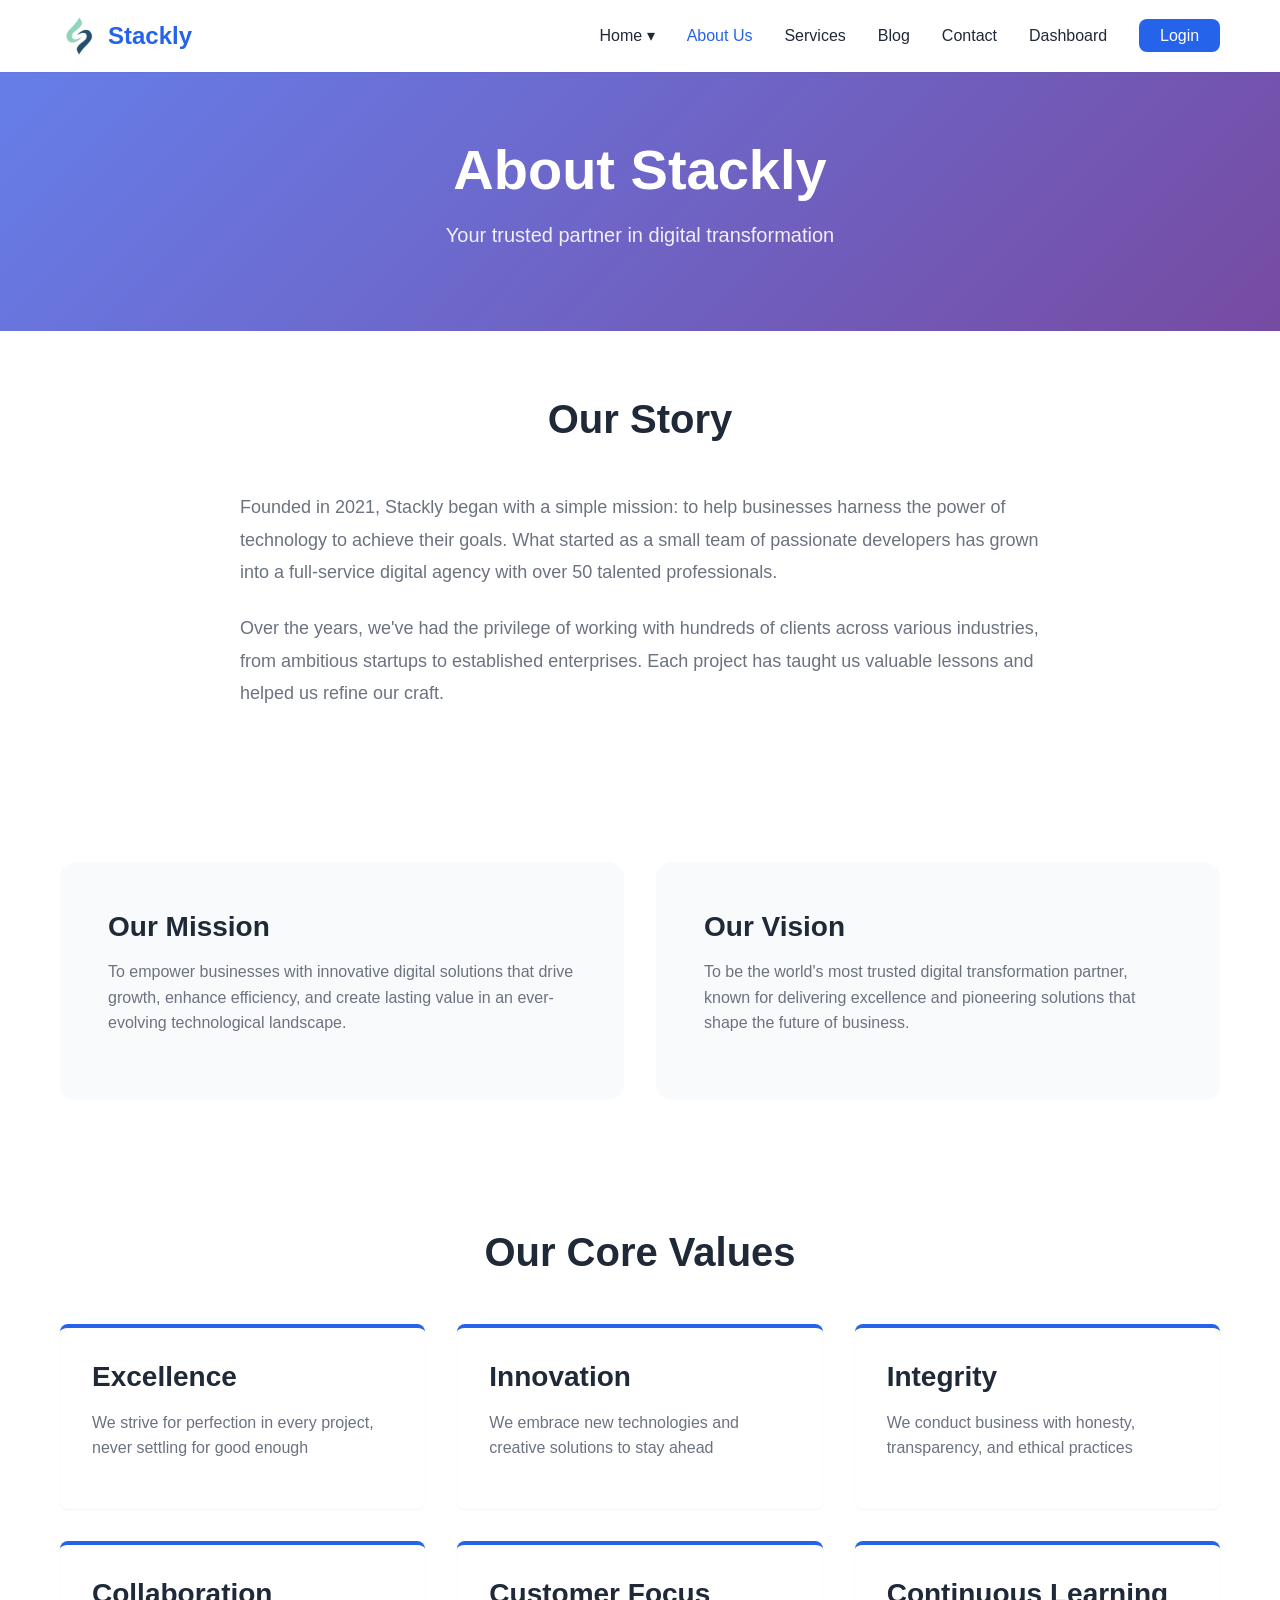
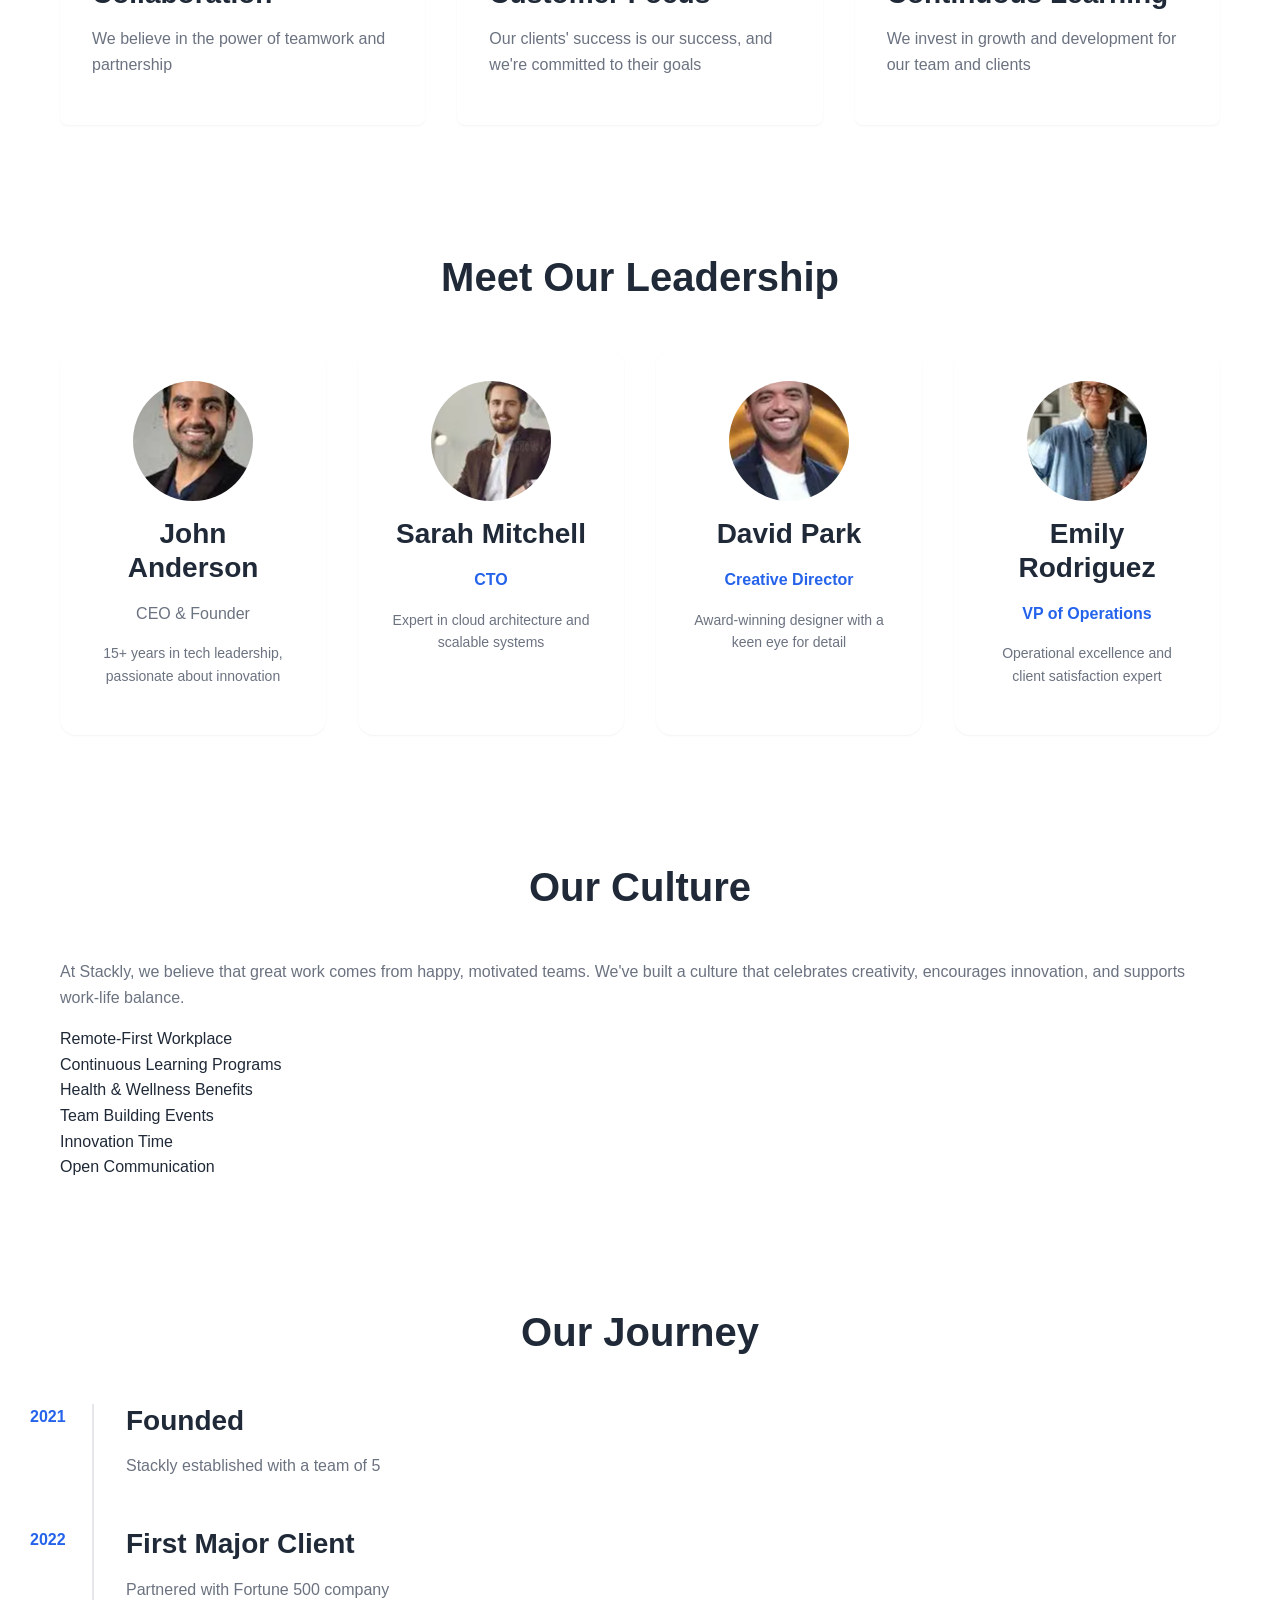
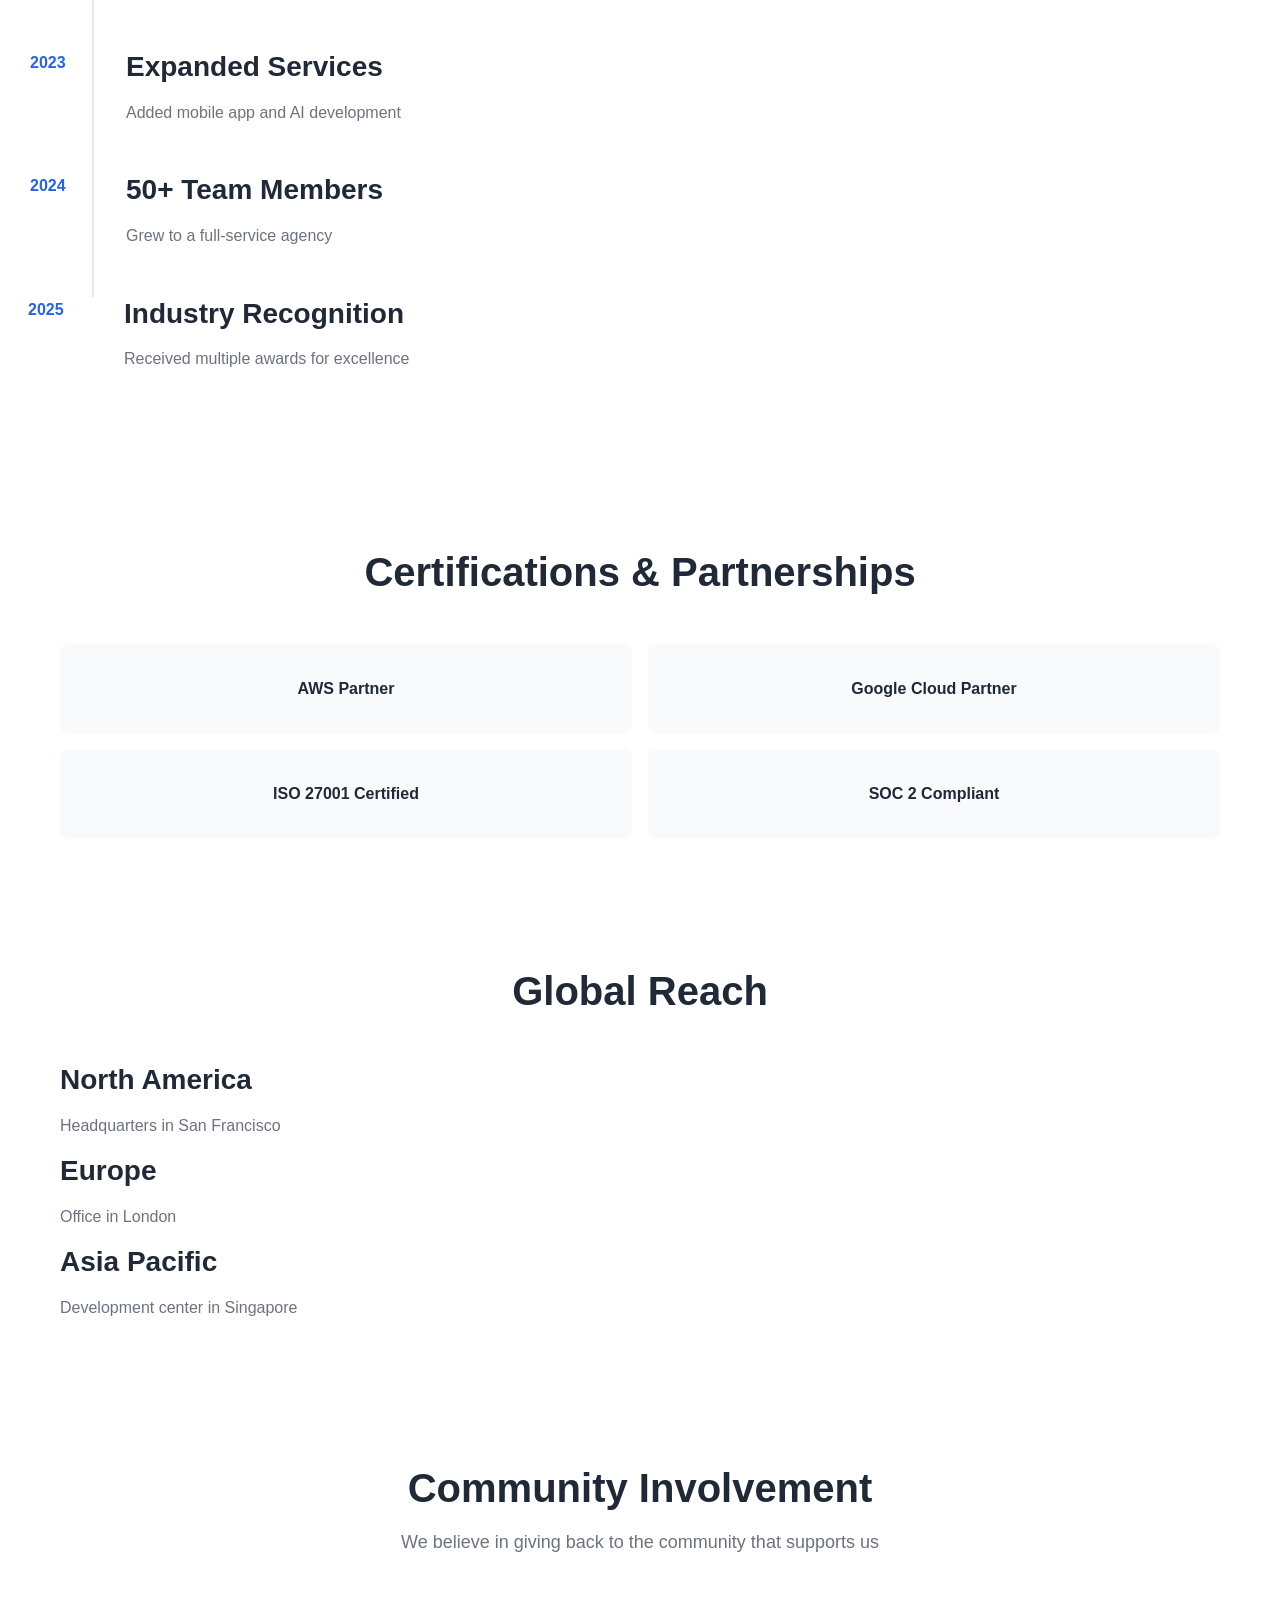
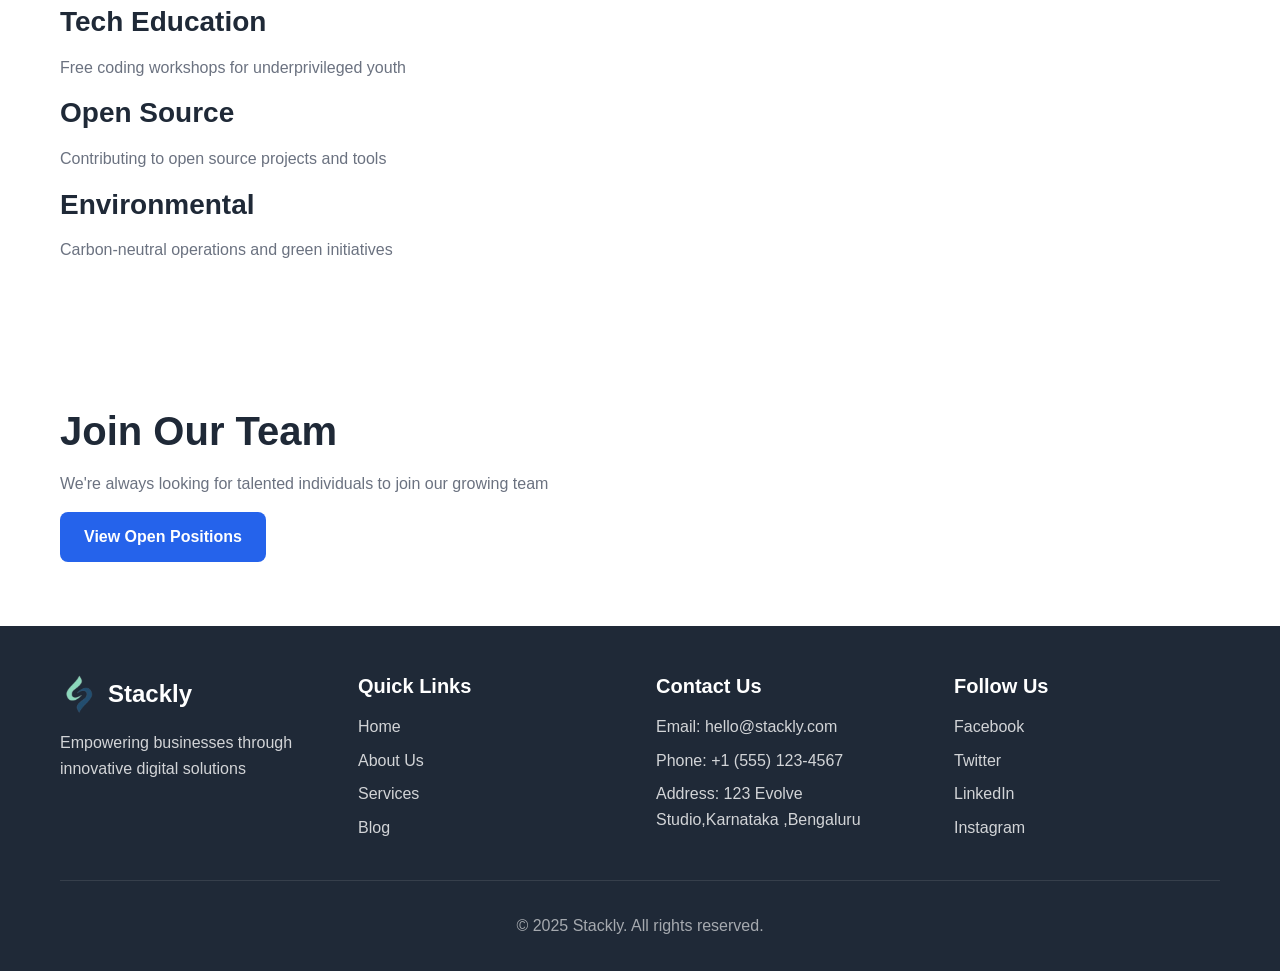
==== about.html @ 06479057 "changed file path" ====
<!DOCTYPE html>
<html lang="en">
<head>
    <meta charset="UTF-8">
    <meta name="viewport" content="width=device-width, initial-scale=1.0">
    <title>About Us - Stackly</title>
    <link rel="stylesheet" href="./styles.css">
</head>
<body>
    <!-- Navigation -->
   <nav class="navbar">
    <div class="nav-container">

        <!-- Logo -->
        <a href="./index.html" class="logo">
            <img src="assets/logoimg.webp" alt="Stackly Logo" class="logo-icon" style="width: 40px; height: 40px; object-fit: contain;">
            <span class="logo-text">Stackly</span>
        </a>

        <!-- Mobile Toggle -->
        <button class="mobile-toggle" onclick="toggleMobileMenu()">
            <span></span>
            <span></span>
            <span></span>
        </button>

        <!-- Navigation Menu -->
        <ul class="nav-menu">

            <li class="dropdown">
                <a class="dropdown-toggle">Home ▾</a>
                <ul class="dropdown-menu">
                   
                    <li><a href="./home2.html">Home 2</a></li>
                    
                </ul>
            </li>

            <li><a href="./about.html">About Us</a></li>
            <li><a href="./services.html">Services</a></li>
            <li><a href="./blog.html">Blog</a></li>
            <li><a href="./contact.html">Contact</a></li>
            <li><a href="./dashboard.html">Dashboard</a></li>

            <li><a href="./login.html" class="nav-btn">Login</a></li>
        </ul>

    </div>
</nav>

    <!-- Page Header -->
    <section class="page-header">
        <div class="container">
            <h1>About Stackly</h1>
            <p>Your trusted partner in digital transformation</p>
        </div>
    </section>

    <!-- Company Story -->
    <section class="company-story">
        <div class="container">
            <h2 class="section-title">Our Story</h2>
            <div class="story-content">
                <p>Founded in 2021, Stackly began with a simple mission: to help businesses harness the power of technology to achieve their goals. What started as a small team of passionate developers has grown into a full-service digital agency with over 50 talented professionals.</p>
                <p>Over the years, we've had the privilege of working with hundreds of clients across various industries, from ambitious startups to established enterprises. Each project has taught us valuable lessons and helped us refine our craft.</p>
            </div>
        </div>
    </section>

    <!-- Mission & Vision -->
    <section class="mission-vision">
        <div class="container">
            <div class="mv-grid">
                <div class="mv-card">
                    <h3>Our Mission</h3>
                    <p>To empower businesses with innovative digital solutions that drive growth, enhance efficiency, and create lasting value in an ever-evolving technological landscape.</p>
                </div>
                <div class="mv-card">
                    <h3>Our Vision</h3>
                    <p>To be the world's most trusted digital transformation partner, known for delivering excellence and pioneering solutions that shape the future of business.</p>
                </div>
            </div>
        </div>
    </section>

    <!-- Core Values -->
    <section class="core-values">
        <div class="container">
            <h2 class="section-title">Our Core Values</h2>
            <div class="values-grid">
                <div class="value-item">
                    <h3>Excellence</h3>
                    <p>We strive for perfection in every project, never settling for good enough</p>
                </div>
                <div class="value-item">
                    <h3>Innovation</h3>
                    <p>We embrace new technologies and creative solutions to stay ahead</p>
                </div>
                <div class="value-item">
                    <h3>Integrity</h3>
                    <p>We conduct business with honesty, transparency, and ethical practices</p>
                </div>
                <div class="value-item">
                    <h3>Collaboration</h3>
                    <p>We believe in the power of teamwork and partnership</p>
                </div>
                <div class="value-item">
                    <h3>Customer Focus</h3>
                    <p>Our clients' success is our success, and we're committed to their goals</p>
                </div>
                <div class="value-item">
                    <h3>Continuous Learning</h3>
                    <p>We invest in growth and development for our team and clients</p>
                </div>
            </div>
        </div>
    </section>

    <!-- Team Section -->
    <section class="team-section">
        <div class="container">
            <h2 class="section-title">Meet Our Leadership</h2>
            <div class="team-grid">
                <div class="team-member">
                    <div class="member-photo1"></div>
                    <h3>John Anderson</h3>
                    <p class="member-role1">CEO & Founder</p>
                    <p class="member-bio">15+ years in tech leadership, passionate about innovation</p>
                </div>
                <div class="team-member">
                    <div class="member-photo2"></div>
                    <h3>Sarah Mitchell</h3>
                    <p class="member-role">CTO</p>
                    <p class="member-bio">Expert in cloud architecture and scalable systems</p>
                </div>
                <div class="team-member">
                    <div class="member-photo3"></div>
                    <h3>David Park</h3>
                    <p class="member-role">Creative Director</p>
                    <p class="member-bio">Award-winning designer with a keen eye for detail</p>
                </div>
                <div class="team-member">
                    <div class="member-photo4"></div>
                    <h3>Emily Rodriguez</h3>
                    <p class="member-role">VP of Operations</p>
                    <p class="member-bio">Operational excellence and client satisfaction expert</p>
                </div>
            </div>
        </div>
    </section>

    <!-- Company Culture -->
    <section class="company-culture">
        <div class="container">
            <h2 class="section-title">Our Culture</h2>
            <div class="culture-content">
                <p>At Stackly, we believe that great work comes from happy, motivated teams. We've built a culture that celebrates creativity, encourages innovation, and supports work-life balance.</p>
                <div class="culture-highlights">
                    <div class="culture-item">Remote-First Workplace</div>
                    <div class="culture-item">Continuous Learning Programs</div>
                    <div class="culture-item">Health & Wellness Benefits</div>
                    <div class="culture-item">Team Building Events</div>
                    <div class="culture-item">Innovation Time</div>
                    <div class="culture-item">Open Communication</div>
                </div>
            </div>
        </div>
    </section>

    <!-- Achievements Timeline -->
    <section class="achievements">
        <div class="container">
            <h2 class="section-title">Our Journey</h2>
            <div class="timeline">
                <div class="timeline-item">
                    <div class="timeline-year">2021</div>
                    <h3>Founded</h3>
                    <p>Stackly established with a team of 5</p>
                </div>
                <div class="timeline-item">
                    <div class="timeline-year">2022</div>
                    <h3>First Major Client</h3>
                    <p>Partnered with Fortune 500 company</p>
                </div>
                <div class="timeline-item">
                    <div class="timeline-year">2023</div>
                    <h3>Expanded Services</h3>
                    <p>Added mobile app and AI development</p>
                </div>
                <div class="timeline-item">
                    <div class="timeline-year">2024</div>
                    <h3>50+ Team Members</h3>
                    <p>Grew to a full-service agency</p>
                </div>
                <div class="timeline-item">
                    <div class="timeline-year">2025</div>
                    <h3>Industry Recognition</h3>
                    <p>Received multiple awards for excellence</p>
                </div>
            </div>
        </div>
    </section>

    <!-- Certifications -->
    <section class="certifications">
        <div class="container">
            <h2 class="section-title">Certifications & Partnerships</h2>
            <div class="cert-grid">
                <div class="cert-item">AWS Partner</div>
                <div class="cert-item">Google Cloud Partner</div>
                <div class="cert-item">ISO 27001 Certified</div>
                <div class="cert-item">SOC 2 Compliant</div>
            </div>
        </div>
    </section>

    <!-- Global Presence -->
    <section class="global-presence">
        <div class="container">
            <h2 class="section-title">Global Reach</h2>
            <div class="presence-grid">
                <div class="presence-item">
                    <h3>North America</h3>
                    <p>Headquarters in San Francisco</p>
                </div>
                <div class="presence-item">
                    <h3>Europe</h3>
                    <p>Office in London</p>
                </div>
                <div class="presence-item">
                    <h3>Asia Pacific</h3>
                    <p>Development center in Singapore</p>
                </div>
            </div>
        </div>
    </section>

    <!-- Community Involvement -->
    <section class="community">
        <div class="container">
            <h2 class="section-title">Community Involvement</h2>
            <p class="section-subtitle">We believe in giving back to the community that supports us</p>
            <div class="community-initiatives">
                <div class="initiative-card">
                    <h3>Tech Education</h3>
                    <p>Free coding workshops for underprivileged youth</p>
                </div>
                <div class="initiative-card">
                    <h3>Open Source</h3>
                    <p>Contributing to open source projects and tools</p>
                </div>
                <div class="initiative-card">
                    <h3>Environmental</h3>
                    <p>Carbon-neutral operations and green initiatives</p>
                </div>
            </div>
        </div>
    </section>

    <!-- Career CTA -->
    <section class="career-cta">
        <div class="container">
            <h2>Join Our Team</h2>
            <p>We're always looking for talented individuals to join our growing team</p>
            <a href="./contact.html" class="btn btn-primary">View Open Positions</a>
        </div>
    </section>

    <!-- Footer -->
    <footer class="footer">
        <div class="container">
            <div class="footer-grid">
                <div class="footer-col">
                    <div class="footer-logo">
                        <img src="assets/logoimg.webp" alt="Stackly Logo" class="logo-icon" style="width: 40px; height: 40px; object-fit: contain;">
                        <span class="logo-text">Stackly</span>
                    </div>
                    <p class="footer-desc">Empowering businesses through innovative digital solutions</p>
                </div>
                <div class="footer-col">
                    <h4>Quick Links</h4>
                    <ul>
                        
                <li class="dropdown">
                    <a href="./index.html" class="dropdown-toggle">Home</a>
                    <ul class="dropdown-menu">
                        <li><a href="./home2.html">Home 2</a></li>
                    </ul>
                </li>

                        <li><a href="./about.html">About Us</a></li>
                        <li><a href="./services.html">Services</a></li>
                        <li><a href="./blog.html">Blog</a></li>
                    </ul>
                </div>
                <div class="footer-col">
                    <h4>Contact Us</h4>
                    <p>Email: hello@stackly.com</p>
                    <p>Phone: +1 (555) 123-4567</p>
                    <p>Address: 123 Evolve Studio,Karnataka ,Bengaluru</p>
                </div>
                <div class="footer-col">
                    <h4>Follow Us</h4>
                    <div class="social-links">
                        <a href="./404.html">Facebook</a>
                        <a href="./404.html">Twitter</a>
                        <a href="./404.html">LinkedIn</a>
                        <a href="./404.html">Instagram</a>
                    </div>
                </div>
            </div>
            <div class="footer-bottom">
                <p>&copy; 2025 Stackly. All rights reserved.</p>
            </div>
        </div>
    </footer>

    <script src="./script.js"></script>
</body>
</html>
---- styles.css ----
* {
    margin: 0;
    padding: 0;
    box-sizing: border-box;
}

:root {
    --primary-color: #2563eb;
    --secondary-color: #1e40af;
    --accent-color: #3b82f6;
    --text-dark: #1f2937;
    --text-light: #6b7280;
    --bg-light: #f9fafb;
    --bg-white: #ffffff;
    --border-color: #e5e7eb;
    --success-color: #10b981;
    --warning-color: #f59e0b;
    --error-color: #ef4444;
    --shadow-sm: 0 1px 2px 0 rgba(0, 0, 0, 0.05);
    --shadow-md: 0 4px 6px -1px rgba(0, 0, 0, 0.1);
    --shadow-lg: 0 10px 15px -3px rgba(0, 0, 0, 0.1);
    --transition: all 0.3s ease;
}

body {
    font-family: 'Inter', -apple-system, BlinkMacSystemFont, 'Segoe UI', Roboto, Oxygen, Ubuntu, Cantarell, sans-serif;
    line-height: 1.6;
    color: var(--text-dark);
    background-color: var(--bg-white);
}

.container {
    width: 100%;
    max-width: 1200px;
    margin: 0 auto;
    padding: 0 20px;
}

/* Typography */
h1, h2, h3, h4, h5, h6 {
    font-weight: 700;
    line-height: 1.2;
    margin-bottom: 1rem;
}

h1 { font-size: clamp(2rem, 5vw, 3.5rem); }
h2 { font-size: clamp(1.75rem, 4vw, 2.5rem); }
h3 { font-size: clamp(1.25rem, 3vw, 1.75rem); }
h4 { font-size: 1.25rem; }

p {
    margin-bottom: 1rem;
    color: var(--text-light);
}

/* Navigation */
/* Navbar Base */
.navbar {
    background: var(--bg-white);
    box-shadow: var(--shadow-sm);
    position: sticky;
    top: 0;
    z-index: 1000;
}

.nav-container {
    max-width: 1200px;
    margin: 0 auto;
    padding: 1rem 20px;
    display: flex;
    justify-content: space-between;
    align-items: center;
}

/* Logo */
.logo {
    display: flex;
    align-items: center;
    gap: 0.5rem;
    font-size: 1.5rem;
    font-weight: 700;
    color: var(--primary-color);
    text-decoration: none;
}

.logo-icon {
    font-size: 2rem;
}

/* Menu (initially hidden on mobile) */
.nav-menu {
    list-style: none;
    display: none;
    align-items: center;
    gap: 2rem;
    margin: 0;
    padding: 0;
}

.nav-menu li {
    position: relative;
}

.nav-menu li a {
    text-decoration: none;
    color: var(--text-dark);
    font-weight: 500;
    transition: var(--transition);
}

.nav-menu li a:hover {
    color: var(--primary-color);
}

/* Login Button */
.nav-btn {
    background: var(--primary-color);
    color: white !important;
    padding: 0.5rem 1.3rem;
    border-radius: 0.5rem;
    transition: var(--transition);
}

.nav-btn:hover {
    background: var(--secondary-color);
    transform: translateY(-2px);
}

/* Mobile Toggle Button */
.mobile-toggle {
    display: flex;
    flex-direction: column;
    gap: 4px;
    background: none;
    border: none;
    cursor: pointer;
}

.mobile-toggle span {
    width: 25px;
    height: 3px;
    background: var(--text-dark);
    border-radius: 3px;
    transition: var(--transition);
}

/* Dropdown Base */
.dropdown-menu {
    display: none;
    position: absolute;
    top: 110%;
    left: 0;
    min-width: 180px;
    background: var(--bg-white);
    box-shadow: var(--shadow-sm);
    border-radius: 8px;
    padding: 0.5rem 0;
    list-style: none;
}

.dropdown-menu li a {
    display: block;
    padding: 0.6rem 1rem;
    white-space: nowrap;
}

/* Desktop Hover Dropdown */
@media (hover: hover) and (pointer: fine) {
    .dropdown:hover .dropdown-menu {
        display: block;
    }
}

/* Desktop View */
@media (min-width: 768px) {
    .nav-menu {
        display: flex;
    }

    .mobile-toggle {
        display: none;
    }
}

/* Mobile Menu Open */
.nav-menu.open {
    display: flex;
    flex-direction: column;
    background: var(--bg-white);
    position: absolute;
    width: 100%;
    top: 100%;
    padding: 1rem;
    left: 0;
    box-shadow: var(--shadow-sm);
    gap: 5;
    
}
.nav-menu.open .dropdown {
    width: 100%;           /* keeps Home aligned correctly */
}

.nav-menu.open .dropdown-menu {
    position: relative;
    display: none;
    background: var(--bg-white);
    box-shadow: none !important;
    padding: 0.3rem 1rem;
    margin-top: 0.2rem;
    border-left: 2px solid var(--primary-color); /* optional nice indicator */
}


/* Mobile Dropdown */
.nav-menu.open .dropdown.open-mobile .dropdown-menu {
    display: block;
    
    
}
.nav-menu.open li { 
    width: 100%; 
}



/* Hero Section */
.hero {
    padding: 4rem 0;
    background: linear-gradient(135deg, #f0f9ff 0%, #e0f2fe 100%);
    text-align: center;
}

.hero-title {
    margin-bottom: 1.5rem;
    color: var(--text-dark);
}

.hero-subtitle {
    font-size: 1.25rem;
    margin-bottom: 2rem;
    color: var(--text-light);
    max-width: 700px;
    margin-left: auto;
    margin-right: auto;
}

.hero-buttons {
    display: flex;
    gap: 1rem;
    justify-content: center;
    flex-wrap: wrap;
}

/* Alternative Hero */
.hero-alt {
    padding: 5rem 0;
    background: linear-gradient(135deg, #fef3c7 0%, #fde68a 100%);
    text-align: center;
}

.hero-tag {
    display: inline-block;
    padding: 0.5rem 1rem;
    background: rgba(255, 255, 255, 0.8);
    border-radius: 2rem;
    font-size: 0.875rem;
    font-weight: 600;
    color: var(--primary-color);
    margin-bottom: 1rem;
}

.hero-title-alt {
    margin-bottom: 1.5rem;
}

.hero-subtitle-alt {
    font-size: 1.125rem;
    margin-bottom: 2rem;
    max-width: 600px;
    margin-left: auto;
    margin-right: auto;
}

/* Buttons */
.btn {
    display: inline-block;
    padding: 0.75rem 1.5rem;
    border-radius: 0.5rem;
    text-decoration: none;
    font-weight: 600;
    transition: var(--transition);
    border: none;
    cursor: pointer;
    font-size: 1rem;
}

.btn-primary {
    background: var(--primary-color);
    color: white;
}

.btn-primary:hover {
    background: var(--secondary-color);
    transform: translateY(-2px);
    box-shadow: var(--shadow-md);
}

.btn-primary-alt {
    background: var(--text-dark);
    color: white;
}

.btn-primary-alt:hover {
    background: var(--primary-color);
    transform: translateY(-2px);
}

.btn-secondary {
    background: transparent;
    color: var(--primary-color);
    border: 2px solid var(--primary-color);
}

.btn-secondary:hover {
    background: var(--primary-color);
    color: white;
}

.btn-large {
    padding: 1rem 2rem;
    font-size: 1.125rem;
}

.btn-full {
    width: 100%;
}

.btn-small {
    padding: 0.5rem 1rem;
    font-size: 0.875rem;
}

/* Sections */
section {
    padding: 4rem 0;
}

.section-title {
    text-align: center;
    margin-bottom: 3rem;
    color: var(--text-dark);
}

.section-subtitle {
    text-align: center;
    font-size: 1.125rem;
    color: var(--text-light);
    max-width: 700px;
    margin: -2rem auto 3rem;
}

/* Features */
.features {
    background: var(--bg-light);
}

.features-grid {
    display: grid;
    grid-template-columns: 1fr;
    gap: 2rem;
}

.feature-card {
    background: white;
    padding: 2rem;
    border-radius: 1rem;
    box-shadow: var(--shadow-sm);
    transition: var(--transition);
    text-align: center;
}

.feature-card:hover {
    transform: translateY(-5px);
    box-shadow: var(--shadow-lg);
}

.feature-icon {
    font-size: 3rem;
    margin-bottom: 1rem;
}

/* Services */
.services-grid {
    display: grid;
    grid-template-columns: 1fr;
    gap: 1.5rem;
}

.service-item {
    padding: 2rem;
    background: white;
    border-radius: 0.5rem;
    border-left: 4px solid var(--primary-color);
    transition: var(--transition);
}

.service-item:hover {
    transform: translateX(5px);
    box-shadow: var(--shadow-md);
}

/* Stats */
.stats {
    background: var(--primary-color);
    color: white;
}

.stats-grid {
    display: grid;
    grid-template-columns: 1fr;
    gap: 2rem;
    text-align: center;
}

.stat-item {
    padding: 2rem;
}

.stat-number {
    font-size: 3rem;
    font-weight: 700;
    margin-bottom: 0.5rem;
}

.stat-item p {
    color: rgba(255, 255, 255, 0.9);
}

/* Process */
.process-steps {
    display: grid;
    grid-template-columns: 1fr;
    gap: 2rem;
}

.process-step {
    text-align: center;
    padding: 2rem;
}

.step-number {
    display: inline-block;
    width: 60px;
    height: 60px;
    background: var(--primary-color);
    color: white;
    border-radius: 50%;
    line-height: 60px;
    font-size: 1.5rem;
    font-weight: 700;
    margin-bottom: 1rem;
}

/* Testimonials */
.testimonials {
    background: var(--bg-light);
}

.testimonials-grid {
    display: grid;
    grid-template-columns: 1fr;
    gap: 2rem;
}

.testimonial-card {
    background: white;
    padding: 2rem;
    border-radius: 1rem;
    box-shadow: var(--shadow-sm);
}

.testimonial-text {
    font-style: italic;
    margin-bottom: 1rem;
    color: var(--text-dark);
}

.testimonial-author {
    font-weight: 600;
    color: var(--primary-color);
}

/* Tech Stack */
.tech-grid {
    display: grid;
    grid-template-columns: repeat(2, 1fr);
    gap: 1rem;
}

.tech-item {
    background: var(--bg-light);
    padding: 1.5rem;
    border-radius: 0.5rem;
    text-align: center;
    font-weight: 600;
    transition: var(--transition);
}

.tech-item:hover {
    background: var(--primary-color);
    color: white;
    transform: scale(1.05);
}

/* Portfolio */
.portfolio-grid {
    display: grid;
    grid-template-columns: 1fr;
    gap: 2rem;
}

.portfolio-item {
    background: white;
    border-radius: 1rem;
    overflow: hidden;
    box-shadow: var(--shadow-sm);
    transition: var(--transition);
}

.portfolio-item:hover {
    transform: translateY(-5px);
    box-shadow: var(--shadow-lg);
}

.portfolio-image1 {

    width: 100%;
    height: 200px;
    background-image: url(assets/ecommerce.jpg);
    background-size: cover;
}
.portfolio-image2 {

    width: 100%;
    height: 200px;
    background-image: url(assets/healthcare.jpeg);
    background-size: cover;
}
.portfolio-image3 {

    width: 100%;
    height: 200px;
    background-image: url(assets/dashboard.webp);
    background-size: cover;
}

.portfolio-item h3, .portfolio-item p {
    padding: 0 1.5rem;
}

.portfolio-item p {
    padding-bottom: 1.5rem;
}

/* Industries */
.industries-grid {
    display: grid;
    grid-template-columns: repeat(2, 1fr);
    gap: 1rem;
}

.industry-card {
    padding: 2rem;
    background: var(--bg-light);
    border-radius: 0.5rem;
    text-align: center;
    font-weight: 600;
    transition: var(--transition);
}

.industry-card:hover {
    background: var(--primary-color);
    color: white;
}

/* CTA */
.cta {
    background: linear-gradient(135deg, #667eea 0%, #764ba2 100%);
    color: white;
    text-align: center;
}

.cta h2 {
    color: white;
    margin-bottom: 1rem;
}

.cta p {
    color: rgba(255, 255, 255, 0.9);
    margin-bottom: 2rem;
}

/* Partners */
.partners-grid {
    display: grid;
    grid-template-columns: repeat(2, 1fr);
    gap: 2rem;
}

.partner-logo {
    background: var(--bg-light);
    padding: 2rem;
    border-radius: 0.5rem;
    text-align: center;
    font-weight: 600;
}

/* Footer */
.footer {
    background: var(--text-dark);
    color: white;
    padding: 3rem 0 1rem;
}

.footer-grid {
    display: grid;
    grid-template-columns: 1fr;
    gap: 2rem;
    margin-bottom: 2rem;
}

.footer-logo {
    display: flex;
    align-items: center;
    gap: 0.5rem;
    font-size: 1.5rem;
    font-weight: 700;
    margin-bottom: 1rem;
}

.footer-desc {
    color: rgba(255, 255, 255, 0.8);
}

.footer-col h4 {
    margin-bottom: 1rem;
}

.footer-col ul {
    list-style: none;
}

.footer-col ul li {
    margin-bottom: 0.5rem;
}

.footer-col a {
    color: rgba(255, 255, 255, 0.8);
    text-decoration: none;
    transition: var(--transition);
}

.footer-col a:hover {
    color: white;
}

.footer-col p {
    color: rgba(255, 255, 255, 0.8);
    margin-bottom: 0.5rem;
}

.social-links {
    display: flex;
    flex-direction: column;
    gap: 0.5rem;
}

.footer-bottom {
    text-align: center;
    padding-top: 2rem;
    border-top: 1px solid rgba(255, 255, 255, 0.1);
}

.footer-bottom p {
    color: rgba(255, 255, 255, 0.6);
}

/* Page Header */
.page-header {
    background: linear-gradient(135deg, #667eea 0%, #764ba2 100%);
    color: white;
    text-align: center;
    padding: 4rem 0;
}

.page-header h1 {
    color: white;
}

.page-header p {
    color: rgba(255, 255, 255, 0.9);
    font-size: 1.25rem;
}

/* Solutions */
.solutions-grid {
    display: grid;
    grid-template-columns: 1fr;
    gap: 2rem;
}

.solution-box {
    padding: 2rem;
    background: white;
    border-radius: 1rem;
    box-shadow: var(--shadow-md);
    transition: var(--transition);
}

.solution-box:hover {
    transform: translateY(-5px);
    box-shadow: var(--shadow-lg);
}

.solution-link {
    display: inline-block;
    margin-top: 1rem;
    color: var(--primary-color);
    text-decoration: none;
    font-weight: 600;
}

/* Innovation */
.innovation-content {
    display: grid;
    grid-template-columns: 1fr;
    gap: 2rem;
}

.innovation-list {
    list-style: none;
    margin-top: 1rem;
}

.innovation-list li {
    padding: 0.5rem 0;
    padding-left: 1.5rem;
    position: relative;
}

.innovation-list li:before {
    content: \"✓\";
    position: absolute;
    left: 0;
    color: var(--success-color);
    font-weight: 700;
}

.innovation-visual {
    display: grid;
    grid-template-columns: repeat(2, 1fr);
    gap: 1rem;
}

.innovation-card {
    padding: 2rem;
    background: var(--bg-light);
    border-radius: 0.5rem;
    text-align: center;
    font-weight: 600;
}

/* Methodology */
.methodology {
    background: var(--bg-light);
}

.methodology-steps {
    display: grid;
    grid-template-columns: 1fr;
    gap: 1.5rem;
}

.method-card {
    padding: 2rem;
    background: white;
    border-radius: 0.5rem;
    box-shadow: var(--shadow-sm);
}

/* Case Studies */
.case-grid {
    display: grid;
    grid-template-columns: 1fr;
    gap: 2rem;
}

.case-card {
    padding: 2rem;
    background: white;
    border-radius: 1rem;
    box-shadow: var(--shadow-sm);
}

.case-tag {
    display: inline-block;
    padding: 0.25rem 0.75rem;
    background: var(--primary-color);
    color: white;
    border-radius: 1rem;
    font-size: 0.875rem;
    margin-bottom: 1rem;
}

.case-metrics {
    display: flex;
    gap: 1rem;
    margin-top: 1rem;
    flex-wrap: wrap;
}

.case-metrics span {
    padding: 0.5rem 1rem;
    background: var(--bg-light);
    border-radius: 0.25rem;
    font-weight: 600;
    font-size: 0.875rem;
}

/* Expertise */
.expertise {
    background: var(--bg-light);
}

.expertise-grid {
    display: grid;
    grid-template-columns: repeat(2, 1fr);
    gap: 2rem;
    text-align: center;
}

.expertise-number {
    font-size: 3rem;
    font-weight: 700;
    color: var(--primary-color);
}

/* Security */
.security-features {
    display: grid;
    grid-template-columns: 1fr;
    gap: 2rem;
}

.security-feature {
    padding: 2rem;
    background: var(--bg-light);
    border-radius: 0.5rem;
}

/* Awards */
.awards-grid {
    display: grid;
    grid-template-columns: 1fr;
    gap: 1.5rem;
}

.award-item {
    padding: 2rem;
    background: linear-gradient(135deg, #fbbf24 0%, #f59e0b 100%);
    color: white;
    border-radius: 0.5rem;
    text-align: center;
    font-weight: 700;
}

/* Pricing */
.pricing-grid {
    display: grid;
    grid-template-columns: 1fr;
    gap: 2rem;
}

.pricing-card {
    padding: 2rem;
    background: white;
    border-radius: 1rem;
    box-shadow: var(--shadow-sm);
    text-align: center;
}

.pricing-card.featured {
    border: 2px solid var(--primary-color);
    transform: scale(1.02);
}

.price {
    font-size: 3rem;
    font-weight: 700;
    color: var(--primary-color);
    margin: 1rem 0;
}

.pricing-btn {
    margin-top: 1rem;
}

/* Support */
.support-options {
    display: grid;
    grid-template-columns: 1fr;
    gap: 2rem;
}

.support-option {
    padding: 2rem;
    background: var(--bg-light);
    border-radius: 0.5rem;
    text-align: center;
}

/* Newsletter */
.newsletter {
    background: var(--text-dark);
    color: white;
    text-align: center;
}

.newsletter h2 {
    color: white;
}

.newsletter p {
    color: rgba(255, 255, 255, 0.9);
    margin-bottom: 2rem;
}

.newsletter-form {
    display: flex;
    gap: 1rem;
    max-width: 500px;
    margin: 0 auto;
    flex-direction: column;
}

.newsletter-form input {
    padding: 0.75rem 1rem;
    border: 2px solid var(--border-color);
    border-radius: 0.5rem;
    flex: 1;
}

/* Company Story */
.story-content {
    max-width: 800px;
    margin: 0 auto;
}

.story-content p {
    font-size: 1.125rem;
    line-height: 1.8;
    margin-bottom: 1.5rem;
}

/* Mission Vision */
.mv-grid {
    display: grid;
    grid-template-columns: 1fr;
    gap: 2rem;
}

.mv-card {
    padding: 3rem;
    background: var(--bg-light);
    border-radius: 1rem;
}

/* Core Values */
.values-grid {
    display: grid;
    grid-template-columns: 1fr;
    gap: 2rem;
}

.value-item {
    padding: 2rem;
    background: white;
    border-radius: 0.5rem;
    box-shadow: var(--shadow-sm);
    border-top: 4px solid var(--primary-color);
}

/* Team */
.team-grid {
    display: grid;
    grid-template-columns: 1fr;
    gap: 2rem;
}

.team-member {
    background: white;
    padding: 2rem;
    border-radius: 1rem;
    box-shadow: var(--shadow-sm);
    text-align: center;
}

.member-photo1 {
    width: 120px;
    height: 120px;
    background: url(assets/alex\ kumar.webp) no-repeat center center;
    border-radius: 50%;
    margin: 0 auto 1rem;
}
.member-photo2 {
    width: 120px;
    height: 120px;
    background: url(assets/jane\ doe.webp) no-repeat center center;
    border-radius: 50%;
    margin: 0 auto 1rem;
}
.member-photo4 {
    width: 120px;
    height: 120px;
    background: url(assets/emily\ wong.webp) no-repeat center center;
    border-radius: 50%;
    margin: 0 auto 1rem;
}
.member-photo3 {
    width: 120px;
    height: 120px;
    background: url(assets/john\ smith.webp) no-repeat center center;
    border-radius: 50%;
    margin: 0 auto 1rem;
}

.member-role {
    color: var(--primary-color);
    font-weight: 600;
}

.member-bio {
    font-size: 0.875rem;
}

/* Timeline */
.timeline {
    position: relative;
    padding-left: 2rem;
}

.timeline-item {
    position: relative;
    padding-bottom: 2rem;
    border-left: 2px solid var(--border-color);
    padding-left: 2rem;
}

.timeline-item:last-child {
    border-left: none;
}

.timeline-year {
    position: absolute;
    left: -4rem;
    top: 0;
    font-weight: 700;
    color: var(--primary-color);
}

/* Certifications */
.cert-grid {
    display: grid;
    grid-template-columns: repeat(2, 1fr);
    gap: 1rem;
}

.cert-item {
    padding: 2rem;
    background: var(--bg-light);
    border-radius: 0.5rem;
    text-align: center;
    font-weight: 600;
}

/* Service Detail */
.service-detail {
    padding: 4rem 0;
}

.service-detail.alt-bg {
    background: var(--bg-light);
}

.service-content {
    display: grid;
    grid-template-columns: 1fr;
    gap: 2rem;
    align-items: center;
}

.service-features {
    list-style: none;
    margin-top: 1rem;
}

.service-features li {
    padding: 0.5rem 0;
    padding-left: 1.5rem;
    position: relative;
}

.service-features li:before {
    content: \"✓\";
    position: absolute;
    left: 0;
    color: var(--success-color);
    font-weight: 700;
}

.service-visual {
    display: grid;
    grid-template-columns: 1fr;
    gap: 1rem;
}

.visual-box {
    padding: 2rem;
    background: var(--primary-color);
    color: white;
    border-radius: 0.5rem;
    text-align: center;
    font-weight: 600;
}

/* Process Flow */
.process-flow {
    display: grid;
    grid-template-columns: 1fr;
    gap: 2rem;
}

.flow-step {
    text-align: center;
}

.flow-number {
    display: inline-block;
    width: 50px;
    height: 50px;
    background: var(--primary-color);
    color: white;
    border-radius: 50%;
    line-height: 50px;
    font-weight: 700;
    margin-bottom: 1rem;
}

/* Blog */
.featured-post {
    background: var(--bg-light);
}

.featured-content {
    max-width: 800px;
    margin: 0 auto;
    padding: 3rem;
    background: white;
    border-radius: 1rem;
    box-shadow: var(--shadow-md);
}

.post-tag {
    display: inline-block;
    padding: 0.25rem 0.75rem;
    background: var(--primary-color);
    color: white;
    border-radius: 1rem;
    font-size: 0.875rem;
    margin-bottom: 1rem;
}

.post-excerpt {
    font-size: 1.125rem;
    color: var(--text-light);
    margin-bottom: 1rem;
}

.post-meta {
    display: flex;
    gap: 0.5rem;
    color: var(--text-light);
    font-size: 0.875rem;
    margin-bottom: 2rem;
    flex-wrap: wrap;
}

/* Blog Categories */
.categories-grid {
    display: flex;
    gap: 1rem;
    justify-content: center;
    flex-wrap: wrap;
}

.category-btn {
    padding: 0.75rem 1.5rem;
    background: white;
    border: 2px solid var(--border-color);
    border-radius: 2rem;
    cursor: pointer;
    font-weight: 600;
    transition: var(--transition);
}
.category-bttn {
    padding: 0.75rem 1.5rem;
    background: var(--primary-color);
    border: 2px solid var(--border-color);
    border-radius: 2rem;
    cursor: pointer;
    font-weight: 600;
    transition: var(--transition);
    color: white;
    text-decoration: none;
    
}

.category-btn:hover,
.category-btn.active {
    background: var(--primary-color);
    color: white;
    border-color: var(--primary-color);
}

/* Blog Grid */
.blog-grid {
    display: grid;
    grid-template-columns: 1fr;
    gap: 2rem;
}

.blog-card {
    background: white;
    border-radius: 1rem;
    overflow: hidden;
    box-shadow: var(--shadow-sm);
    transition: var(--transition);
}

.blog-card:hover {
    transform: translateY(-5px);
    box-shadow: var(--shadow-lg);
}

.blog-image {
    width: 100%;
    height: 200px;
    background: linear-gradient(135deg, #667eea 0%, #764ba2 100%);
}

.blog-content {
    padding: 1.5rem;
}

.category-label {
    display: inline-block;
    padding: 0.25rem 0.75rem;
    background: var(--bg-light);
    border-radius: 1rem;
    font-size: 0.75rem;
    font-weight: 600;
    color: var(--primary-color);
    margin-bottom: 0.5rem;
}

/* Tags */
.tags-cloud {
    display: flex;
    gap: 1rem;
    flex-wrap: wrap;
    justify-content: center;
}

.tag {
    padding: 0.5rem 1rem;
    background: var(--bg-light);
    border-radius: 2rem;
    font-size: 0.875rem;
    cursor: pointer;
    transition: var(--transition);
}

.tag:hover {
    background: var(--primary-color);
    color: white;
}

/* Comments */
.comments-list {
    display: grid;
    grid-template-columns: 1fr;
    gap: 2rem;
}

.comment-item {
    padding: 2rem;
    background: var(--bg-light);
    border-radius: 0.5rem;
}

.comment-text {
    font-style: italic;
    color: var(--text-dark);
    margin-bottom: 0.5rem;
}

.comment-author {
    font-weight: 600;
    color: var(--primary-color);
}

/* Archive */
.archive-grid {
    display: grid;
    grid-template-columns: repeat(2, 1fr);
    gap: 1rem;
}

.archive-item {
    padding: 1.5rem;
    background: white;
    border-radius: 0.5rem;
    box-shadow: var(--shadow-sm);
    text-align: center;
}

/* Authors */
.authors-grid {
    display: grid;
    grid-template-columns: 1fr;
    gap: 2rem;
}

.author-card {
    background: white;
    padding: 2rem;
    border-radius: 1rem;
    box-shadow: var(--shadow-sm);
    text-align: center;
}

.author-photo1 {
    width: 100px;
    height: 100px;
    background: url(assets/jane\ doe.webp) no-repeat center center;
    border-radius: 50%;
    margin: 0 auto 1rem;
}
.author-photo2{
    width: 100px;
    height: 100px;
    background: url(assets/alex\ kumar.webp) no-repeat center center;
    border-radius: 50%;
    margin: 0 auto 1rem;
}
.author-photo3{
    width:100px;
    height: 100px;
    background: url(assets/john\ smith.webp) no-repeat center center;
    border-radius: 50%;
    margin: 0 auto 1rem;
}
.author-photo4{
    width: 100px;
    height: 100px;
    background: url(assets/emily\ wong.webp) no-repeat center center;
    border-radius: 50%;
    margin: 0 auto 1rem;
}
/* Resources */
.resources-grid {
    display: grid;
    grid-template-columns: 1fr;
    gap: 2rem;
}

.resource-card {
    padding: 2rem;
    background: white;
    border-radius: 1rem;
    box-shadow: var(--shadow-sm);
    text-align: center;
}

.resource-link {
    display: inline-block;
    margin-top: 1rem;
    color: var(--primary-color);
    text-decoration: none;
    font-weight: 600;
}

/* Contact */
.info-cards {
    display: grid;
    grid-template-columns: 1fr;
    gap: 2rem;
}

.info-card {
    padding: 2rem;
    background: white;
    border-radius: 1rem;
    box-shadow: var(--shadow-sm);
    text-align: center;
}

/* Forms */
.contact-form-section {
    background: var(--bg-light);
}

.form-wrapper {
    max-width: 800px;
    margin: 0 auto;
    background: white;
    padding: 3rem;
    border-radius: 1rem;
    box-shadow: var(--shadow-md);
}

.form-header {
    margin-bottom: 2rem;
    text-align: center;
}

.contact-form {
    display: grid;
    gap: 1.5rem;
}

.form-row {
    display: grid;
    grid-template-columns: 1fr;
    gap: 1.5rem;
}

.form-group {
    display: flex;
    flex-direction: column;
}

.form-group label {
    margin-bottom: 0.5rem;
    font-weight: 600;
    color: var(--text-dark);
}

.form-group input,
.form-group select,
.form-group textarea {
    padding: 0.75rem;
    border: 2px solid var(--border-color);
    border-radius: 0.5rem;
    font-size: 1rem;
    transition: var(--transition);
}

.form-group input:focus,
.form-group select:focus,
.form-group textarea:focus {
    outline: none;
    border-color: var(--primary-color);
}

.checkbox-group {
    flex-direction: row;
    align-items: center;
    gap: 0.5rem;
}

.checkbox-group input {
    width: auto;
}

.checkbox-group label {
    margin-bottom: 0;
    font-weight: 400;
}

/* Map */
.map-placeholder {
    width: 100%;
    height: 300px;
    background: var(--bg-light);
    border-radius: 1rem;
    display: flex;
    align-items: center;
    justify-content: center;
    text-align: center;
    font-weight: 600;
    color: var(--text-light);
}

/* Alternative Contact Methods */
.alt-methods {
    display: grid;
    grid-template-columns: 1fr;
    gap: 2rem;
}

.method-card {
    padding: 2rem;
    background: white;
    border-radius: 1rem;
    box-shadow: var(--shadow-sm);
    text-align: center;
}

/* FAQ */
.faq-list {
    max-width: 800px;
    margin: 0 auto;
}

.faq-item {
    padding: 2rem;
    background: white;
    border-radius: 0.5rem;
    margin-bottom: 1rem;
    box-shadow: var(--shadow-sm);
}

.faq-item h3 {
    color: var(--primary-color);
    margin-bottom: 0.5rem;
}

/* Offices */
.offices-grid {
    display: grid;
    grid-template-columns: 1fr;
    gap: 2rem;
}

.office-card {
    padding: 2rem;
    background: white;
    border-radius: 1rem;
    box-shadow: var(--shadow-sm);
    text-align: center;
}

/* Login */
.login-section {
    min-height: 80vh;
    display: flex;
    align-items: center;
    justify-content: center;
    background: var(--bg-light);
    padding: 2rem 0;
}

.login-container {
    width: 100%;
    max-width: 450px;
    padding: 0 20px;
}

.login-box {
    background: white;
    padding: 3rem;
    border-radius: 1rem;
    box-shadow: var(--shadow-lg);
}

.login-header {
    text-align: center;
    margin-bottom: 2rem;
}

.login-header h1 {
    margin-bottom: 0.5rem;
}

.login-form {
    display: grid;
    gap: 1.5rem;
}

.form-options {
    display: flex;
    justify-content: space-between;
    align-items: center;
    flex-wrap: wrap;
    gap: 1rem;
}

.forgot-link {
    color: var(--primary-color);
    text-decoration: none;
    font-size: 0.875rem;
}

.login-divider {
    text-align: center;
    position: relative;
    margin: 1.5rem 0;
}

.login-divider:before {
    content: \"\";
    position: absolute;
    left: 0;
    top: 50%;
    width: 100%;
    height: 1px;
    background: var(--border-color);
}

.login-divider span {
    position: relative;
    background: white;
    padding: 0 1rem;
    color: var(--text-light);
}

.social-login {
    display: grid;
    gap: 1rem;
}

.social-btn {
    padding: 0.75rem;
    border: 2px solid var(--border-color);
    background: white;
    border-radius: 0.5rem;
    cursor: pointer;
    font-weight: 600;
    transition: var(--transition);
}

.social-btn:hover {
    border-color: var(--primary-color);
    color: var(--primary-color);
}

.signup-link {
    text-align: center;
    margin-top: 1rem;
}

.signup-link a {
    color: var(--primary-color);
    text-decoration: none;
    font-weight: 600;
}

.error-message {
    padding: 1rem;
    background: #fee;
    border: 1px solid var(--error-color);
    border-radius: 0.5rem;
    color: var(--error-color);
    text-align: center;
}

/* Dashboard */
.dashboard-body {
    background: var(--bg-light);
}

.dashboard-nav {
    background: white;
    box-shadow: var(--shadow-sm);
}

.dashboard-user {
    display: flex;
    align-items: center;
    gap: 1rem;
}

.user-name {
    font-weight: 600;
}

.dashboard-layout {
    display: grid;
    grid-template-columns: 1fr;
    min-height: calc(100vh - 70px);
}

.dashboard-sidebar {
    background: white;
    padding: 2rem 1rem;
    box-shadow: var(--shadow-sm);
}

.sidebar-menu {
    list-style: none;
    display: flex;
    flex-direction: column;
    gap: 0.5rem;
}

.sidebar-menu a {
    display: block;
    padding: 0.75rem 1rem;
    color: var(--text-dark);
    text-decoration: none;
    border-radius: 0.5rem;
    transition: var(--transition);
}

.sidebar-menu a:hover,
.sidebar-menu a.active {
    background: var(--primary-color);
    color: white;
}

.dashboard-main {
    padding: 2rem;
}

.dashboard-section {
    display: none;
}

.dashboard-section.active {
    display: block;
}

.dashboard-title {
    margin-bottom: 2rem;
}

/* Stats */
.stats-grid {
    display: grid;
    grid-template-columns: 1fr;
    gap: 1.5rem;
    margin-bottom: 2rem;
}

.stat-card {
    background: white;
    padding: 2rem;
    border-radius: 1rem;
    box-shadow: var(--shadow-sm);
}

.stat-card h3 {
    font-size: 0.875rem;
    color: var(--text-light);
    margin-bottom: 0.5rem;
}

.stat-card .stat-number {
    font-size: 2.5rem;
    font-weight: 700;
    color: var(--text-dark);
    margin-bottom: 0.5rem;
}

.stat-change {
    font-size: 0.875rem;
    color: var(--text-light);
}

.stat-change.positive {
    color: var(--success-color);
}

.stat-change.negative {
    color: var(--error-color);
}

/* Dashboard Card */
.dashboard-card {
    background: white;
    padding: 2rem;
    border-radius: 1rem;
    box-shadow: var(--shadow-sm);
    margin-bottom: 2rem;
}

.dashboard-card h2 {
    margin-bottom: 1.5rem;
}

/* Activity */
.activity-list {
    display: grid;
    gap: 1rem;
}

.activity-item {
    display: flex;
    gap: 1rem;
    padding: 1rem;
    background: var(--bg-light);
    border-radius: 0.5rem;
}

.activity-icon {
    width: 40px;
    height: 40px;
    background: var(--primary-color);
    color: white;
    border-radius: 50%;
    display: flex;
    align-items: center;
    justify-content: center;
    font-weight: 700;
    flex-shrink: 0;
}

.activity-content {
    flex: 1;
}

.activity-content p {
    margin-bottom: 0.25rem;
    color: var(--text-dark);
}

.activity-time {
    font-size: 0.875rem;
    color: var(--text-light);
}

/* Quick Actions */
.quick-actions {
    display: grid;
    grid-template-columns: 1fr;
    gap: 1rem;
}

.action-btn {
    padding: 1rem;
    background: var(--bg-light);
    border: none;
    border-radius: 0.5rem;
    cursor: pointer;
    font-weight: 600;
    transition: var(--transition);
}

.action-btn:hover {
    background: var(--primary-color);
    color: white;
}

/* Projects Grid */
.projects-grid {
    display: grid;
    grid-template-columns: 1fr;
    gap: 2rem;
}

.project-card {
    background: white;
    padding: 2rem;
    border-radius: 1rem;
    box-shadow: var(--shadow-sm);
}

.project-header {
    display: flex;
    justify-content: space-between;
    align-items: center;
    margin-bottom: 1rem;
    flex-wrap: wrap;
    gap: 0.5rem;
}

.project-status {
    padding: 0.25rem 0.75rem;
    border-radius: 1rem;
    font-size: 0.75rem;
    font-weight: 600;
}

.project-status.active {
    background: #dcfce7;
    color: var(--success-color);
}

.project-status.planning {
    background: #fef3c7;
    color: var(--warning-color);
}

.project-status.completed {
    background: #dbeafe;
    color: var(--primary-color);
}

.project-progress {
    margin: 1rem 0;
}

.progress-bar {
    width: 100%;
    height: 8px;
    background: var(--bg-light);
    border-radius: 1rem;
    overflow: hidden;
    margin-bottom: 0.5rem;
}

.progress-fill {
    height: 100%;
    background: var(--primary-color);
    transition: var(--transition);
}

.project-meta {
    display: flex;
    justify-content: space-between;
    font-size: 0.875rem;
    color: var(--text-light);
    margin-top: 1rem;
    flex-wrap: wrap;
    gap: 0.5rem;
}

/* Analytics */
.analytics-grid {
    display: grid;
    grid-template-columns: 1fr;
    gap: 2rem;
}

.analytics-card {
    background: white;
    padding: 2rem;
    border-radius: 1rem;
    box-shadow: var(--shadow-sm);
}

.chart-placeholder {
    height: 200px;
    background: var(--bg-light);
    border-radius: 0.5rem;
    display: flex;
    align-items: center;
    justify-content: center;
    text-align: center;
    margin-top: 1rem;
}

/* Tasks */
.tasks-container {
    display: grid;
    grid-template-columns: 1fr;
    gap: 2rem;
}

.task-column h3 {
    margin-bottom: 1rem;
}

.task-item {
    background: white;
    padding: 1.5rem;
    border-radius: 0.5rem;
    box-shadow: var(--shadow-sm);
    margin-bottom: 1rem;
}

.task-item.completed {
    opacity: 0.6;
}

.task-item h4 {
    margin-bottom: 0.5rem;
}

.task-priority {
    display: inline-block;
    padding: 0.25rem 0.75rem;
    border-radius: 1rem;
    font-size: 0.75rem;
    font-weight: 600;
    margin-top: 0.5rem;
}

.task-priority.high {
    background: #fee;
    color: var(--error-color);
}

.task-priority.medium {
    background: #fef3c7;
    color: var(--warning-color);
}

/* Team Grid */
.team-grid {
    display: grid;
    grid-template-columns: 1fr;
    gap: 2rem;
}

.team-card {
    background: white;
    padding: 2rem;
    border-radius: 1rem;
    box-shadow: var(--shadow-sm);
    text-align: center;
}

.team-avatar1 {
    width: 80px;
    height: 80px;
    background: url(assets/john\ smith.webp) no-repeat center center;
    border-radius: 50%;
    display: flex;
    align-items: center;
    justify-content: center;
    font-size: 1.5rem;
    font-weight: 700;
    margin: 0 auto 1rem;
}
.team-avatar2{
    width: 80px;
    height: 80px;
    background: url(assets/alex\ kumar.webp) no-repeat center center;
    border-radius: 50%;
    display: flex;
    align-items: center;
    justify-content: center;
    font-size: 1.5rem;
    font-weight: 700;
    margin: 0 auto 1rem;
}
.team-avatar3{
    width: 80px;
    height: 80px;
    background: url(assets/john\ smith.webp) no-repeat center center;
    border-radius: 50%;
    display: flex;
    align-items: center;
    justify-content: center;
    font-size: 1.5rem;
    font-weight: 700;
    margin: 0 auto 1rem;
}
.team-avatar4{
    width: 80px;
    height: 80px;
    background: url(assets/jane\ doe.webp) no-repeat center center;
    border-radius: 50%;
    display: flex;
    align-items: center;
    justify-content: center;
    font-size: 1.5rem;
    font-weight: 700;
    margin: 0 auto 1rem;
}
.team-avatar5{
    width: 80px;
    height: 80px;
    background: url(assets/emily\ wong.webp) no-repeat center center;
    border-radius: 50%;
    display: flex;
    align-items: center;
    justify-content: center;
    font-size: 1.5rem;
    font-weight: 700;
    margin: 0 auto 1rem;
}



.team-status {
    display: inline-block;
    padding: 0.25rem 0.75rem;
    border-radius: 1rem;
    font-size: 0.75rem;
    font-weight: 600;
    margin-top: 0.5rem;
}

.team-status.online {
    background: #dcfce7;
    color: var(--success-color);
}

.team-status.away {
    background: #fef3c7;
    color: var(--warning-color);
}

.team-status.offline {
    background: var(--bg-light);
    color: var(--text-light);
}

/* Settings */
.settings-container {
    display: grid;
    grid-template-columns: 1fr;
    gap: 2rem;
}

.settings-card {
    background: white;
    padding: 2rem;
    border-radius: 1rem;
    box-shadow: var(--shadow-sm);
}

.settings-form {
    display: grid;
    gap: 1.5rem;
}

.settings-options {
    display: grid;
    gap: 1rem;
}

.settings-option {
    display: flex;
    align-items: center;
    gap: 0.5rem;
    cursor: pointer;
}

.settings-card button {
    display: block;
    width: 100%;
    margin-top: 1rem;
}

/* 404 Error */
.error-section {
    min-height: 60vh;
    display: flex;
    align-items: center;
    justify-content: center;
    text-align: center;
}

.error-code {
    font-size: 8rem;
    font-weight: 700;
    color: var(--primary-color);
    line-height: 1;
}

.error-title {
    margin-bottom: 1rem;
}

.error-text {
    font-size: 1.25rem;
    margin-bottom: 2rem;
}

.error-actions {
    display: flex;
    gap: 1rem;
    justify-content: center;
    flex-wrap: wrap;
}

/* Helpful Links */
.links-grid {
    display: grid;
    grid-template-columns: 1fr;
    gap: 2rem;
}

.link-card {
    padding: 2rem;
    background: white;
    border-radius: 1rem;
    box-shadow: var(--shadow-sm);
    text-decoration: none;
    transition: var(--transition);
}

.link-card:hover {
    transform: translateY(-5px);
    box-shadow: var(--shadow-lg);
}

.link-card h3 {
    color: var(--text-dark);
    margin-bottom: 0.5rem;
}

/* Responsive Design */

/* 480px and up */
@media (min-width: 480px) {
    .hero-buttons {
        flex-direction: row;
    }
    
    .newsletter-form {
        flex-direction: row;
    }
    
    .tech-grid {
        grid-template-columns: repeat(3, 1fr);
    }
    
    .industries-grid {
        grid-template-columns: repeat(3, 1fr);
    }
    
    .partners-grid {
        grid-template-columns: repeat(2, 1fr);
    }
    
    .expertise-grid {
        grid-template-columns: repeat(2, 1fr);
    }
    
    .cert-grid {
        grid-template-columns: repeat(2, 1fr);
    }
    
    .archive-grid {
        grid-template-columns: repeat(2, 1fr);
    }
    
    .quick-actions {
        grid-template-columns: repeat(2, 1fr);
    }
    
    .stats-grid {
        grid-template-columns: repeat(2, 1fr);
    }
}

/* 768px and up */
@media (min-width: 768px) {
    .nav-menu {
        display: flex;
    }
    
    .mobile-toggle {
        display: none;
    }
    
    .features-grid {
        grid-template-columns: repeat(2, 1fr);
    }
    
    .services-grid {
        grid-template-columns: repeat(2, 1fr);
    }
    
    .stats-grid {
        grid-template-columns: repeat(4, 1fr);
    }
    
    .process-steps {
        grid-template-columns: repeat(2, 1fr);
    }
    
    .testimonials-grid {
        grid-template-columns: repeat(2, 1fr);
    }
    
    .tech-grid {
        grid-template-columns: repeat(4, 1fr);
    }
    
    .portfolio-grid {
        grid-template-columns: repeat(2, 1fr);
    }
    
    .industries-grid {
        grid-template-columns: repeat(3, 1fr);
    }
    
    .solutions-grid {
        grid-template-columns: repeat(2, 1fr);
    }
    
    .innovation-content {
        grid-template-columns: 1fr 1fr;
    }
    
    .methodology-steps {
        grid-template-columns: repeat(2, 1fr);
    }
    
    .case-grid {
        grid-template-columns: repeat(2, 1fr);
    }
    
    .pricing-grid {
        grid-template-columns: repeat(3, 1fr);
    }
    
    .support-options {
        grid-template-columns: repeat(3, 1fr);
    }
    
    .mv-grid {
        grid-template-columns: repeat(2, 1fr);
    }
    
    .values-grid {
        grid-template-columns: repeat(2, 1fr);
    }
    
    .team-grid {
        grid-template-columns: repeat(2, 1fr);
    }
    
    .service-content {
        grid-template-columns: 1fr 1fr;
    }
    
    .service-content.reverse {
        direction: rtl;
    }
    
    .service-content.reverse > * {
        direction: ltr;
    }
    
    .process-flow {
        grid-template-columns: repeat(4, 1fr);
    }
    
    .blog-grid {
        grid-template-columns: repeat(2, 1fr);
    }
    
    .authors-grid {
        grid-template-columns: repeat(2, 1fr);
    }
    
    .resources-grid {
        grid-template-columns: repeat(3, 1fr);
    }
    
    .info-cards {
        grid-template-columns: repeat(3, 1fr);
    }
    
    .form-row {
        grid-template-columns: repeat(2, 1fr);
    }
    
    .alt-methods {
        grid-template-columns: repeat(3, 1fr);
    }
    
    .offices-grid {
        grid-template-columns: repeat(3, 1fr);
    }
    
    .dashboard-layout {
        grid-template-columns: 250px 1fr;
    }
    
    .projects-grid {
        grid-template-columns: repeat(2, 1fr);
    }
    
    .analytics-grid {
        grid-template-columns: repeat(2, 1fr);
    }
    
    .tasks-container {
        grid-template-columns: repeat(3, 1fr);
    }
    
    .team-grid {
        grid-template-columns: repeat(3, 1fr);
    }
    
    .settings-container {
        grid-template-columns: repeat(2, 1fr);
    }
    
    .links-grid {
        grid-template-columns: repeat(2, 1fr);
    }
    
    .footer-grid {
        grid-template-columns: repeat(2, 1fr);
    }
    
    .security-features {
        grid-template-columns: repeat(2, 1fr);
    }
    
    .awards-grid {
        grid-template-columns: repeat(2, 1fr);
    }
}

/* 1024px and up */
@media (min-width: 1024px) {
    .features-grid {
        grid-template-columns: repeat(4, 1fr);
    }
    
    .process-steps {
        grid-template-columns: repeat(4, 1fr);
    }
    
    .testimonials-grid {
        grid-template-columns: repeat(3, 1fr);
    }
    
    .portfolio-grid {
        grid-template-columns: repeat(3, 1fr);
    }
    
    .case-grid {
        grid-template-columns: repeat(3, 1fr);
    }
    
    .expertise-grid {
        grid-template-columns: repeat(4, 1fr);
    }
    
    .team-grid {
        grid-template-columns: repeat(4, 1fr);
    }
    
    .blog-grid {
        grid-template-columns: repeat(3, 1fr);
    }
    
    .authors-grid {
        grid-template-columns: repeat(4, 1fr);
    }
    
    .links-grid {
        grid-template-columns: repeat(4, 1fr);
    }
    
    .footer-grid {
        grid-template-columns: repeat(4, 1fr);
    }
    
    .methodology-steps {
        grid-template-columns: repeat(5, 1fr);
    }
    
    .security-features {
        grid-template-columns: repeat(4, 1fr);
    }
    
    .awards-grid {
        grid-template-columns: repeat(4, 1fr);
    }
    
    .values-grid {
        grid-template-columns: repeat(3, 1fr);
    }
}

/* Animations */
@keyframes fadeIn {
    from {
        opacity: 0;
        transform: translateY(20px);
    }
    to {
        opacity: 1;
        transform: translateY(0);
    }
}

.fade-in {
    animation: fadeIn 0.6s ease-out;
}
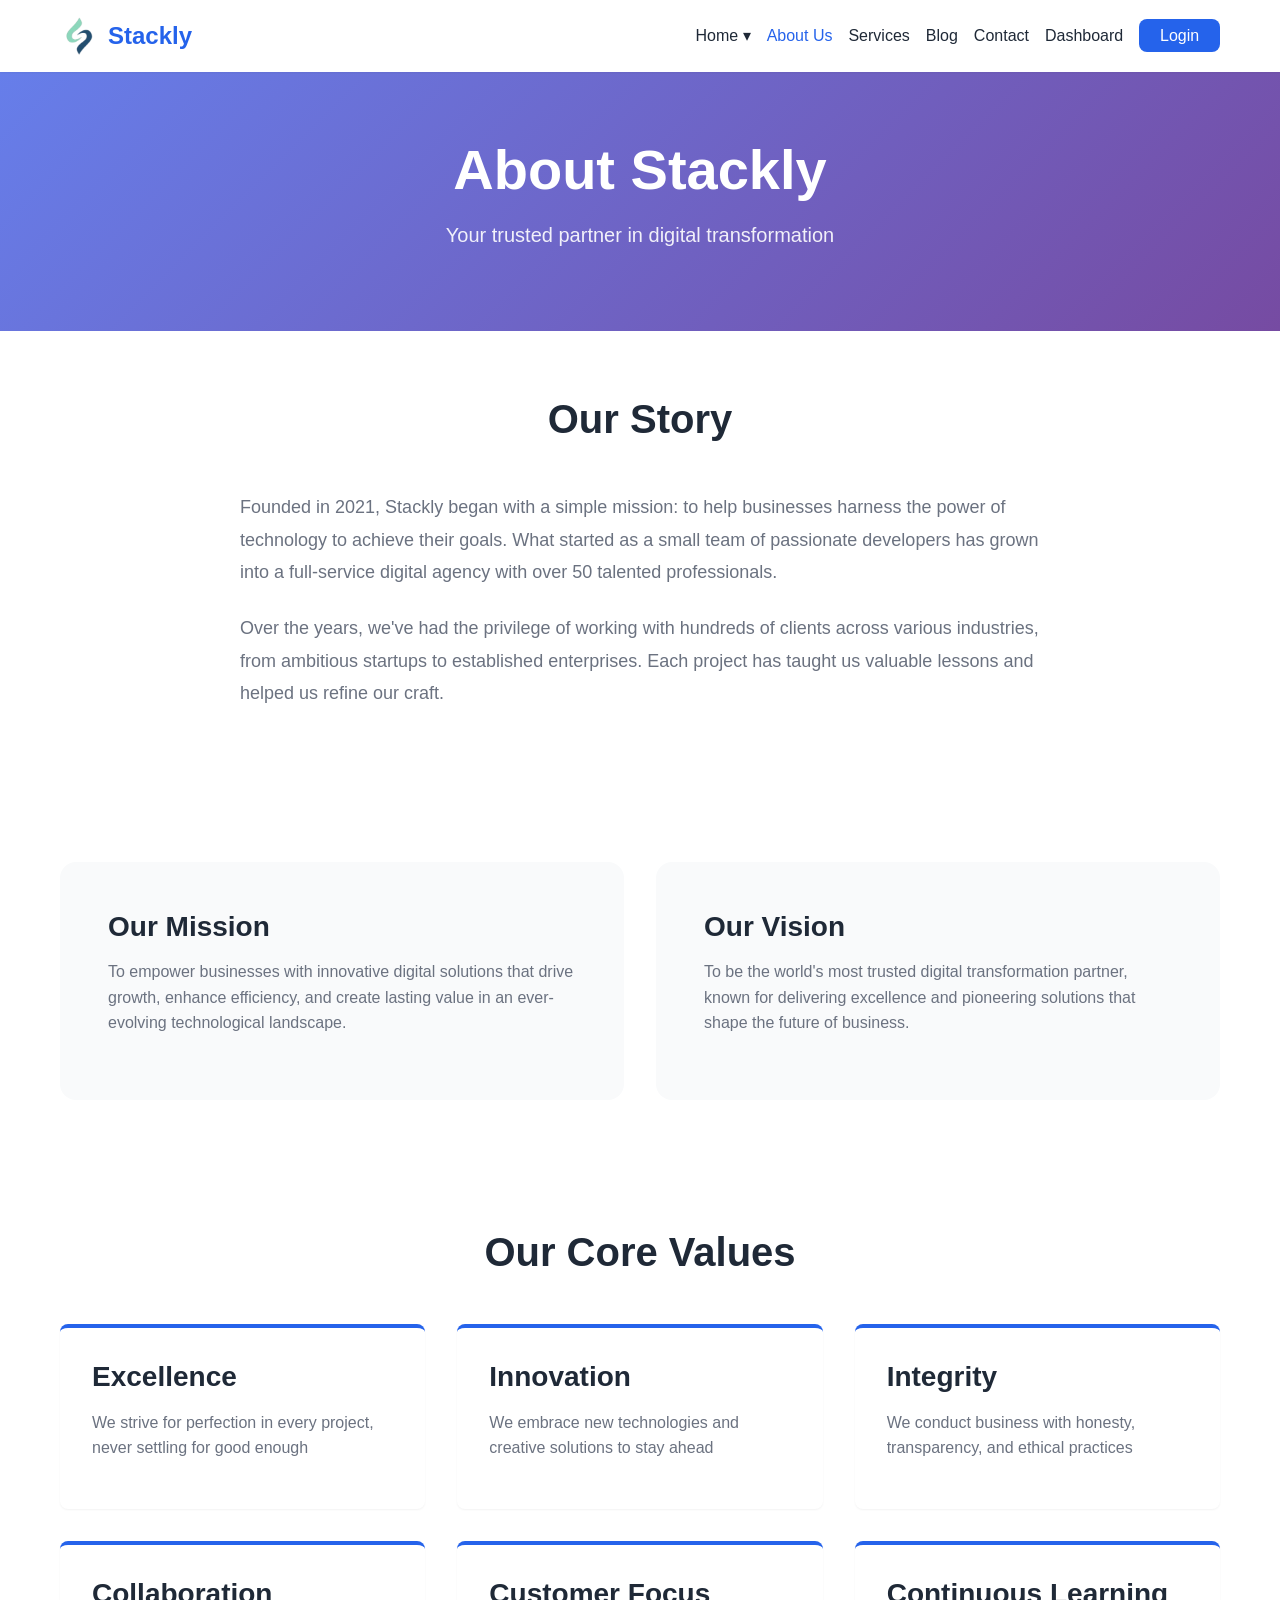
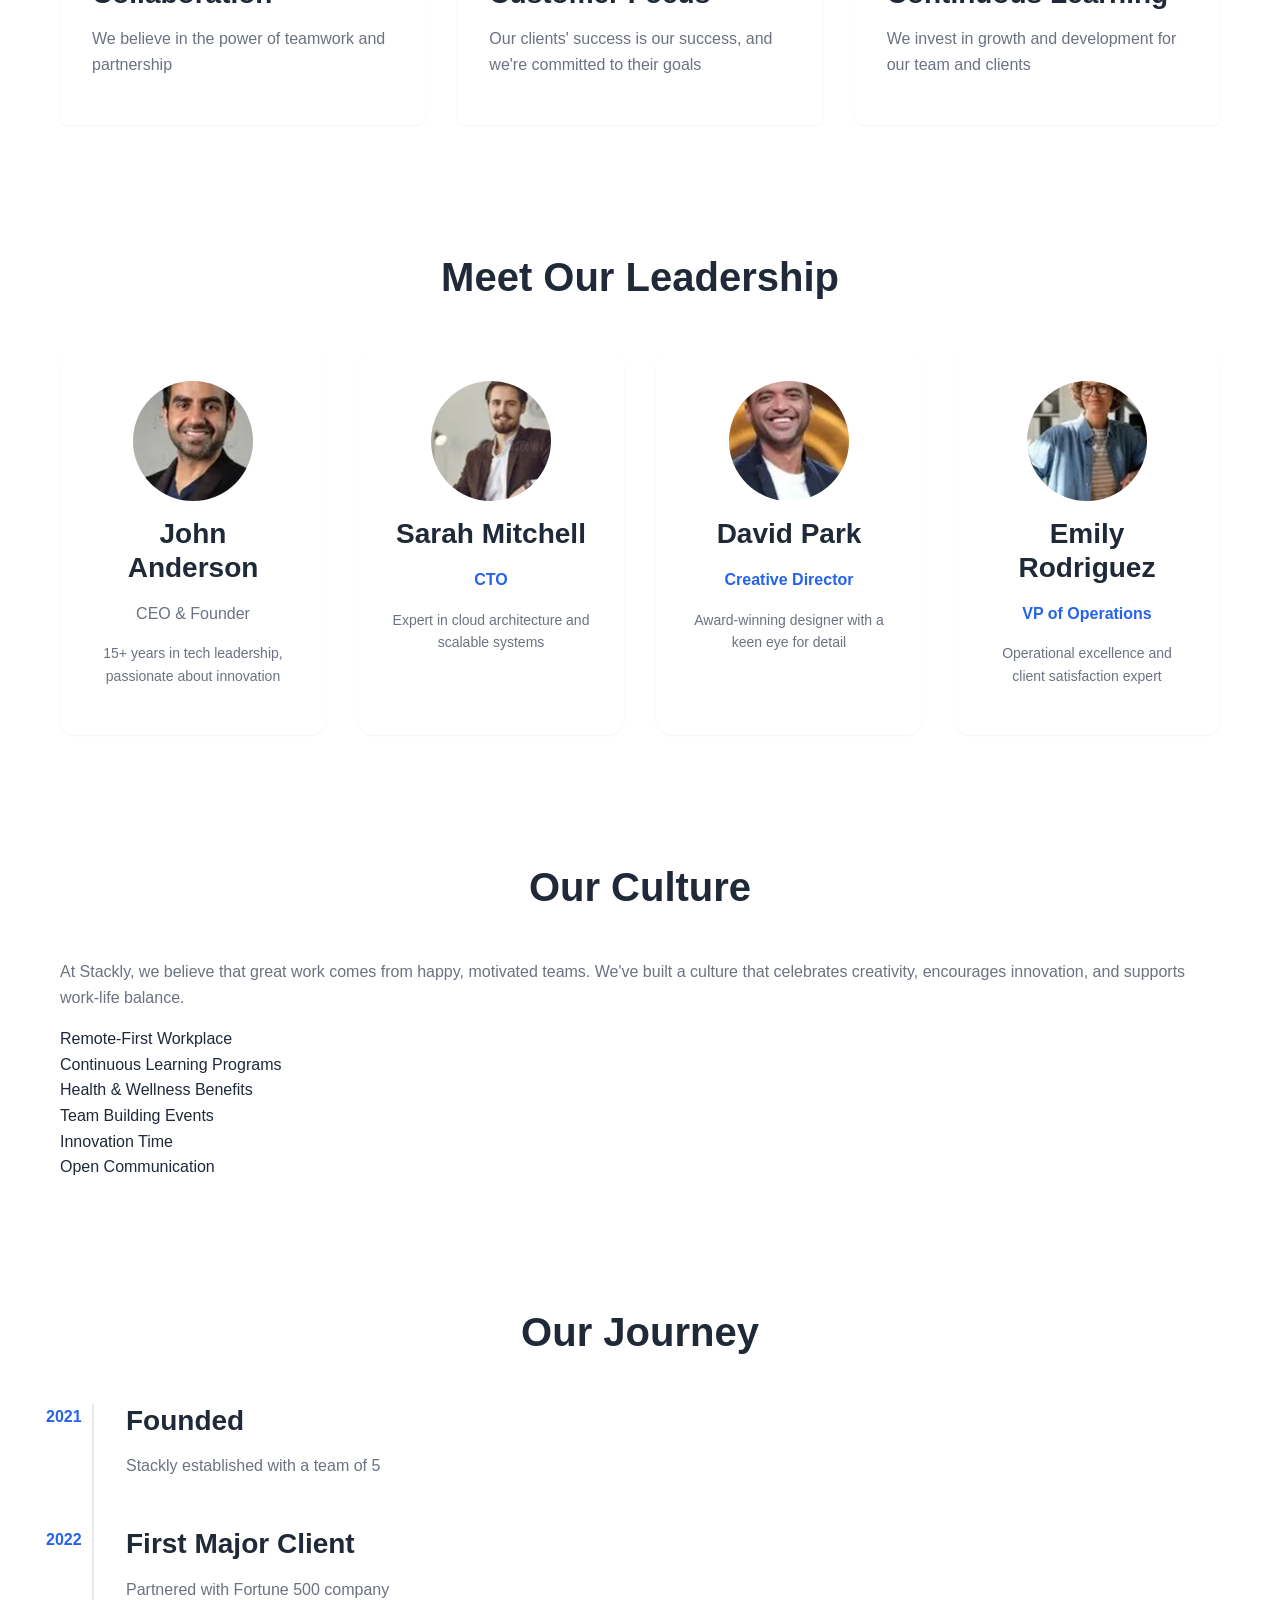
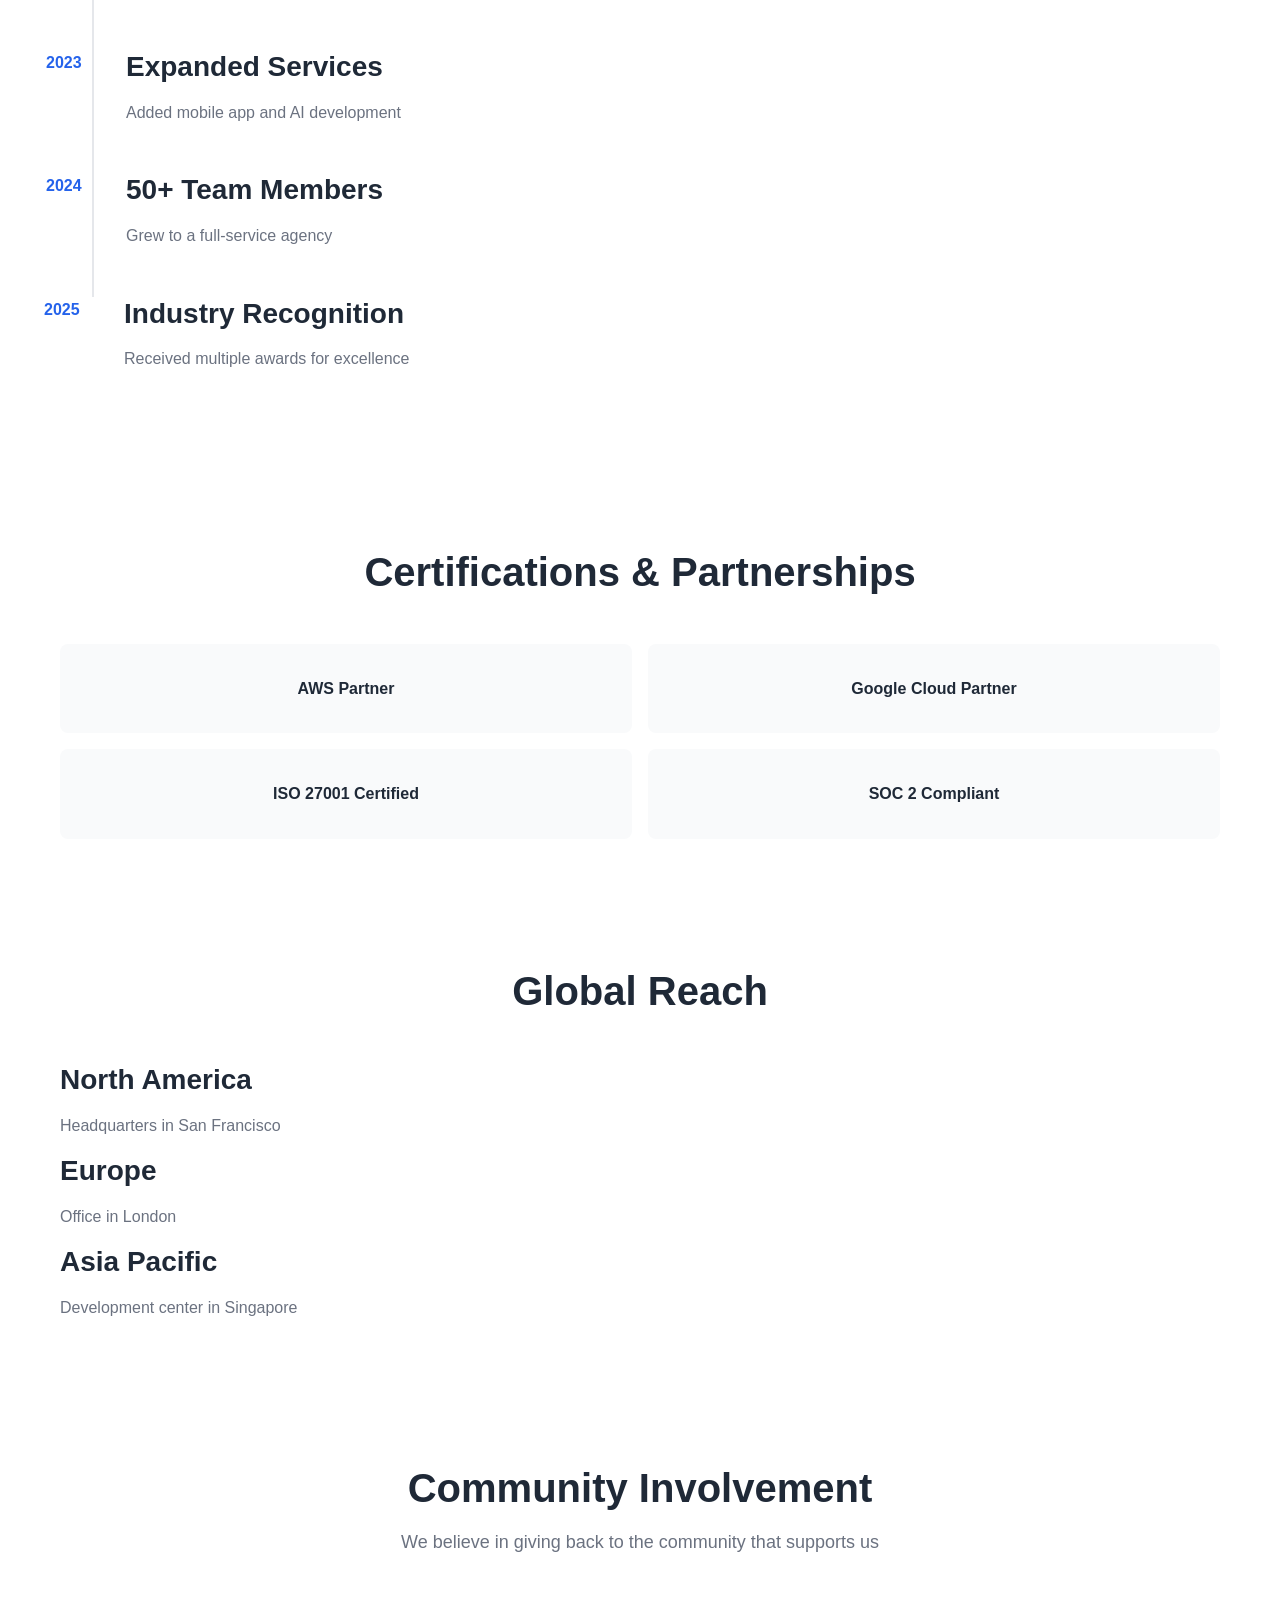
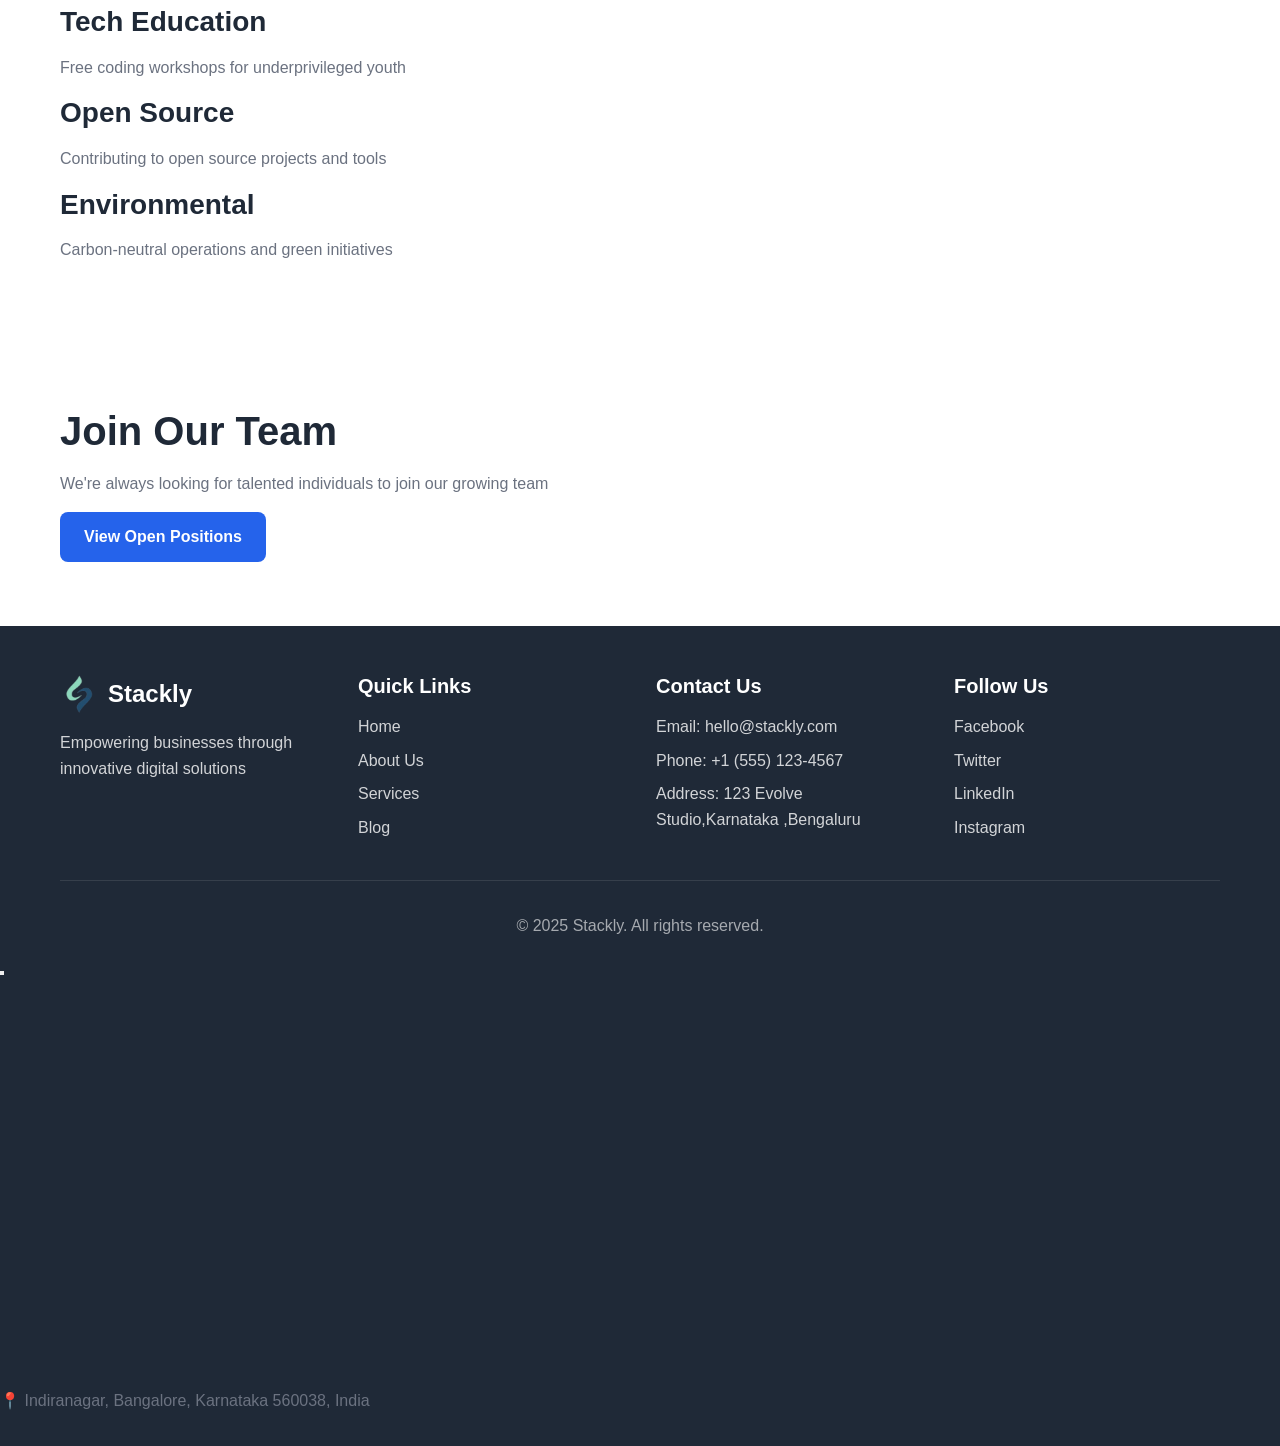
==== commit 467a53a0: "added map to every single page at footer" ====
--- a/about.html
+++ b/about.html
@@ -3,7 +3,7 @@
 <head>
     <meta charset="UTF-8">
     <meta name="viewport" content="width=device-width, initial-scale=1.0">
-    <title>About Us - Stackly</title>
+    <title>Stackly</title>
     <link rel="stylesheet" href="./styles.css">
 </head>
 <body>
@@ -313,6 +313,18 @@
                 <p>&copy; 2025 Stackly. All rights reserved.</p>
             </div>
         </div>
+        <div class="map-modal" id="mapModal">
+      <div class="map-modal-content">
+        <button class="map-modal-close" data-map-close aria-label="Close map">
+         
+        </button>
+        
+        <div class="map-container">
+          <iframe src="https://www.google.com/maps/embed?pb=!1m18!1m12!1m3!1d3887.826169413119!2d77.6298!3d12.9716!2m3!1f0!2f0!3f0!3m2!1i1024!2i768!4f13.1!3m3!1m2!1s0x3bae1a1e1e1e1e1f%3A0x1e1e1e1e1e1e1e1e!2sIndiranagar%2C%20Bengaluru%2C%20Karnataka!5e0!3m2!1sen!2sin!4v" width="100%" height="400" style="border:0; border-radius: 1rem;" allowfullscreen="" loading="lazy" referrerpolicy="no-referrer-when-downgrade"></iframe>
+        </div>
+        <p class="location-info">📍 Indiranagar, Bangalore, Karnataka 560038, India</p>
+      </div>
+    </div>
     </footer>
 
     <script src="./script.js"></script>
--- a/styles.css
+++ b/styles.css
@@ -37,7 +37,6 @@
     padding: 0 20px;
 }
 
-/* Typography */
 h1, h2, h3, h4, h5, h6 {
     font-weight: 700;
     line-height: 1.2;
@@ -93,7 +92,7 @@
     list-style: none;
     display: none;
     align-items: center;
-    gap: 2rem;
+    gap: 1rem;
     margin: 0;
     padding: 0;
 }
@@ -1063,7 +1062,7 @@
 
 .timeline-year {
     position: absolute;
-    left: -4rem;
+    left: -3rem;
     top: 0;
     font-weight: 700;
     color: var(--primary-color);
@@ -2014,8 +2013,8 @@
 }
 
 .team-avatar1 {
-    width: 80px;
-    height: 80px;
+    width: 120px;
+    height: 120px;
     background: url(assets/john\ smith.webp) no-repeat center center;
     border-radius: 50%;
     display: flex;
@@ -2026,8 +2025,8 @@
     margin: 0 auto 1rem;
 }
 .team-avatar2{
-    width: 80px;
-    height: 80px;
+    width: 120px;
+    height: 120px;
     background: url(assets/alex\ kumar.webp) no-repeat center center;
     border-radius: 50%;
     display: flex;
@@ -2038,8 +2037,8 @@
     margin: 0 auto 1rem;
 }
 .team-avatar3{
-    width: 80px;
-    height: 80px;
+    width: 120px;
+    height: 120px;
     background: url(assets/john\ smith.webp) no-repeat center center;
     border-radius: 50%;
     display: flex;
@@ -2050,8 +2049,8 @@
     margin: 0 auto 1rem;
 }
 .team-avatar4{
-    width: 80px;
-    height: 80px;
+    width: 120px;
+    height: 120px;
     background: url(assets/jane\ doe.webp) no-repeat center center;
     border-radius: 50%;
     display: flex;
@@ -2062,8 +2061,8 @@
     margin: 0 auto 1rem;
 }
 .team-avatar5{
-    width: 80px;
-    height: 80px;
+    width: 120px;
+    height: 120px;
     background: url(assets/emily\ wong.webp) no-repeat center center;
     border-radius: 50%;
     display: flex;
@@ -2481,3 +2480,93 @@
 .fade-in {
     animation: fadeIn 0.6s ease-out;
 }
+
+
+/* Dashboard specific media query fixes */
+@media (max-width: 480px) {
+    .stats-grid {
+        grid-template-columns: 1fr !important;
+    }
+    .dashboard-section {
+        padding: 20px !important;
+    }
+    .stat-card {
+        padding: 15px !important;
+    }
+}
+
+@media (min-width: 481px) and (max-width: 768px) {
+    .stats-grid {
+        grid-template-columns: repeat(2, 1fr) !important;
+    }
+}
+
+
+/* Critical mobile nav + dashboard fix */
+@media (max-width: 480px) {
+    body, html {
+        overflow-x: hidden !important;
+    }
+    .nav-container {
+        max-width: 100% !important;
+        padding: 0 10px !important;
+    }
+    .navbar {
+        width: 100% !important;
+        padding: 10px 0 !important;
+    }
+    .nav-menu.open {
+        width: 100% !important;
+        left: 0 !important;
+    }
+    .dashboard-section {
+        padding: 10px !important;
+    }
+    .stats-grid {
+        grid-template-columns: 1fr !important;
+    }
+}
+
+/* Mobile fix for dashboard sidebar and main */
+@media (max-width:480px){
+  .dashboard-layout{
+    grid-template-columns: 1fr !important;
+  }
+  .dashboard-sidebar{
+    width:100% !important;
+    padding:1rem !important;
+  }
+  .dashboard-main{
+    padding:1rem !important;
+  }
+  body,html{
+    overflow-x:hidden !important;
+  }
+}
+
+
+/* Strong tablet fix for 600px–900px range */
+@media (min-width: 600px) and (max-width: 900px) {
+    body, html {
+        overflow-x: hidden !important;
+    }
+
+    .dashboard-layout {
+        grid-template-columns: 220px 1fr !important;  /* Sidebar + main */
+        gap: 0 !important;
+    }
+
+    .dashboard-sidebar {
+        width: 220px !important;
+        padding: 1.5rem 1rem !important;
+    }
+
+    .dashboard-main {
+        padding: 1.5rem !important;
+    }
+
+    .stats-grid {
+        grid-template-columns: repeat(2, 1fr) !important;
+        gap: 1.5rem !important;
+    }
+}
